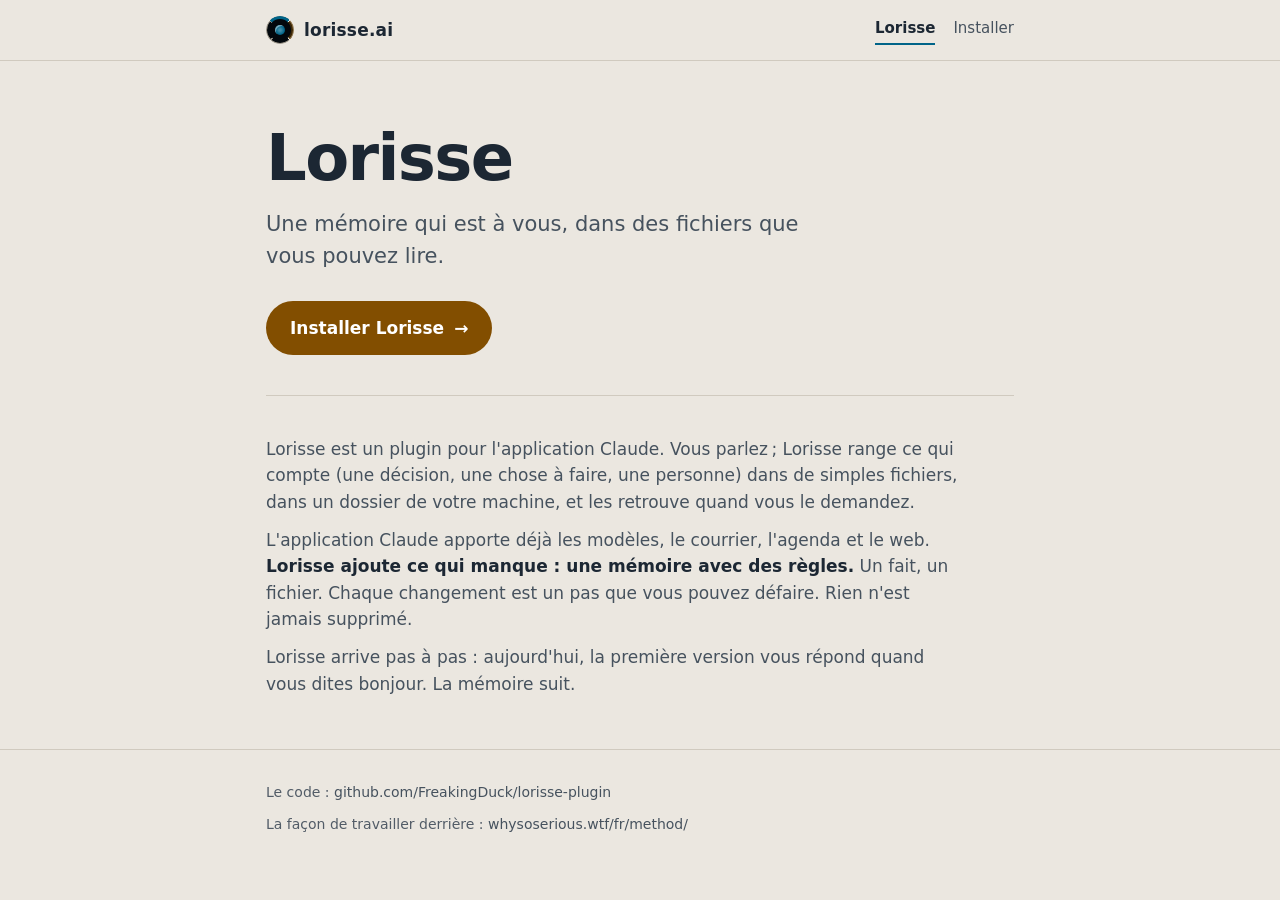
==== index.html @ c39aeb62 "lorisse.ai in French only, at the root, as simple as it gets: four steps to install, no notes by mac" ====
<!doctype html>
<html lang="fr">
<head>
<meta charset="utf-8">
<meta name="viewport" content="width=device-width, initial-scale=1">
<title>Lorisse</title>
<meta name="description" content="Lorisse est un plugin pour l'application Claude : une mémoire qui est à vous, dans des fichiers que vous pouvez lire.">
<meta name="theme-color" content="#07111a" media="(prefers-color-scheme: dark)">
<meta name="theme-color" content="#ebe7e0" media="(prefers-color-scheme: light)">
<link rel="stylesheet" href="style.css">
</head>
<body>
<header>
  <div class="wrap nav">
    <a class="brand" href="./"><span class="cb-eye" aria-hidden="true"><span class="cb-eye-off"></span><span class="cb-eye-off-in"></span><span class="cb-eye-q cb-eye-q--1"></span><span class="cb-eye-q cb-eye-q--2"></span><span class="cb-eye-core"><span class="cb-eye-pupil"><span class="cb-eye-inner"></span></span></span></span> lorisse.ai</a>
    <nav aria-label="Les pages">
      <a href="./" aria-current="page">Lorisse</a>
      <a href="install/">Installer</a>
    </nav>
  </div>
</header>

<main class="wrap">
  <div class="hero">
    <h1>Lorisse</h1>
    <p class="lede">Une mémoire qui est à vous, dans des fichiers que vous pouvez lire.</p>
    <a class="cta" href="install/">Installer Lorisse <span aria-hidden="true">→</span></a>
  </div>

  <section>
    <p class="body">Lorisse est un plugin pour l'application Claude. Vous parlez&#8239;; Lorisse range ce qui compte (une décision, une chose à faire, une personne) dans de simples fichiers, dans un dossier de votre machine, et les retrouve quand vous le demandez.</p>
    <p class="body">L'application Claude apporte déjà les modèles, le courrier, l'agenda et le web. <b>Lorisse ajoute ce qui manque&nbsp;: une mémoire avec des règles.</b> Un fait, un fichier. Chaque changement est un pas que vous pouvez défaire. Rien n'est jamais supprimé.</p>
    <p class="body">Lorisse arrive pas à pas&nbsp;: aujourd'hui, la première version vous répond quand vous dites bonjour. La mémoire suit.</p>
  </section>
</main>

<footer>
  <div class="wrap row">
    <span>Le code&nbsp;: <a href="https://github.com/FreakingDuck/lorisse-plugin">github.com/FreakingDuck/lorisse-plugin</a></span>
    <span>La façon de travailler derrière&nbsp;: <a href="https://whysoserious.wtf/fr/method/">whysoserious.wtf/fr/method/</a></span>
  </div>
</footer>
</body>
</html>
---- style.css ----
/* lorisse.ai: one stylesheet for every page.
   The tokens of Lorisse's look: dark on :root, light by the system below; no colour outside these two blocks.
   Nothing is loaded from another host: the fonts are the system's own. */
:root {
  color-scheme: dark;
  --cb-bg: #07111a; --cb-surface: #0d1a26; --cb-surface-2: #13222f;
  --cb-line: #1a2b3b; --cb-line-2: #2f4558;
  --cb-ink: #e6f1fa; --cb-ink-2: #9fb4c6; --cb-ink-3: #6a8296; --cb-on-accent: #07111a;
  --cb-blue: #4cc9f0; --cb-orange: #ffb703; --cb-orange-hi: #ffcb47; --cb-pink: #ff5c8a; --cb-green: #3ddc97;
  --cb-blue-soft: rgba(76, 201, 240, .14); --cb-orange-soft: rgba(255, 183, 3, .14);
  --cb-eye-core: #03080d; --cb-eye-light: rgba(255, 255, 255, .75); --cb-eye-rim: rgba(255, 255, 255, .45); --cb-eye-off: var(--cb-line-2);
  --cb-font-app: system-ui, -apple-system, "Segoe UI", Roboto, sans-serif;
  --cb-font-mono: ui-monospace, Consolas, "Courier New", monospace;
  --cb-radius-sm: 8px; --cb-radius-md: 12px; --cb-radius-card: 14px; --cb-radius-pill: 999px;
  --cb-shadow-card: 0 0 0 1px var(--cb-line);
  --cb-focus-ring: 2px solid var(--cb-blue);
  --cb-shadow-seg: 0 0 0 1px var(--cb-line), 0 2px 6px -2px rgba(0, 0, 0, .5);
}
@media (prefers-color-scheme: light) {
  :root {
    color-scheme: light;
    --cb-bg: #ebe7e0; --cb-surface: #e3dfd7; --cb-surface-2: #d9d4cb;
    --cb-line: #d0cabf; --cb-line-2: #9a9488;
    --cb-ink: #1c2733; --cb-ink-2: #46525e; --cb-ink-3: #525c67; --cb-on-accent: #ffffff;
    --cb-blue: #006488; --cb-orange: #824e00; --cb-orange-hi: #9a5c00; --cb-pink: #b5124f; --cb-green: #00704a;
    --cb-blue-soft: rgba(0, 100, 136, .10); --cb-orange-soft: rgba(130, 78, 0, .10);
    --cb-shadow-seg: 0 0 0 1px var(--cb-line), 0 2px 6px -2px rgba(28, 39, 51, .18);
  }
}

* { box-sizing: border-box; }
body { margin: 0; background: var(--cb-bg); color: var(--cb-ink); font-family: var(--cb-font-app);
  font-size: 17px; line-height: 1.55; -webkit-font-smoothing: antialiased; overflow-wrap: anywhere; }
a { color: var(--cb-blue); text-decoration: none; }
a:hover { text-decoration: underline; text-underline-offset: 2px; }
a:focus-visible { outline: var(--cb-focus-ring); outline-offset: 2px; }
.wrap { max-width: 780px; margin: 0 auto; padding: 0 16px; }
code { font-family: var(--cb-font-mono); font-size: .9em; background: var(--cb-surface-2); padding: 1px 6px; border-radius: 6px; color: var(--cb-ink); }

/* the header: the brand and its small eye */
header { border-bottom: 1px solid var(--cb-line); }
.nav { display: flex; align-items: center; justify-content: space-between; min-height: 60px; gap: 10px 16px; flex-wrap: wrap; }
.brand { display: flex; align-items: center; gap: 10px; font-weight: 700; letter-spacing: .2px; color: var(--cb-ink); }
.brand:hover { text-decoration: none; }
.nav nav { display: flex; gap: 8px 18px; font-size: 15px; flex-wrap: wrap; }
.nav nav a { color: var(--cb-ink-2); padding: 2px 0; border-bottom: 2px solid transparent; }
.nav nav a:hover { color: var(--cb-ink); text-decoration: none; }
.nav nav a[aria-current="page"] { color: var(--cb-ink); font-weight: 600; border-bottom-color: var(--cb-blue); }

/* the eye, small: a presence */
.cb-eye { position: relative; display: inline-block; flex: none; width: 28px; height: 28px; border-radius: 50%; vertical-align: middle; }
.cb-eye-off, .cb-eye-off-in, .cb-eye-q { position: absolute; inset: 0; border-radius: 50%; }
.cb-eye-off { background: var(--cb-eye-off); -webkit-mask: conic-gradient(from -45deg, #000 0 87deg, transparent 0 90deg, #000 0 177deg, transparent 0 180deg, #000 0 267deg, transparent 0 270deg, #000 0 357deg, transparent 0); mask: conic-gradient(from -45deg, #000 0 87deg, transparent 0 90deg, #000 0 177deg, transparent 0 180deg, #000 0 267deg, transparent 0 270deg, #000 0 357deg, transparent 0); }
.cb-eye-off-in { inset: 1px; background: var(--cb-eye-core); -webkit-mask: conic-gradient(from -45deg, transparent 0 1.5deg, #000 0 85.5deg, transparent 0 91.5deg, #000 0 175.5deg, transparent 0 181.5deg, #000 0 265.5deg, transparent 0 271.5deg, #000 0 355.5deg, transparent 0); mask: conic-gradient(from -45deg, transparent 0 1.5deg, #000 0 85.5deg, transparent 0 91.5deg, #000 0 175.5deg, transparent 0 181.5deg, #000 0 265.5deg, transparent 0 271.5deg, #000 0 355.5deg, transparent 0); }
.cb-eye-q--1 { background: var(--cb-blue); -webkit-mask: conic-gradient(from -45deg, #000 0 87deg, transparent 0); mask: conic-gradient(from -45deg, #000 0 87deg, transparent 0); animation: cb-eye-lead 2.4s ease-in-out infinite; }
.cb-eye-q--2 { background: var(--cb-orange); opacity: .45; -webkit-mask: conic-gradient(from -45deg, transparent 0 90deg, #000 0 177deg, transparent 0); mask: conic-gradient(from -45deg, transparent 0 90deg, #000 0 177deg, transparent 0); }
.cb-eye-core { position: absolute; inset: 9%; display: flex; align-items: center; justify-content: center; overflow: hidden; border-radius: 50%; background: var(--cb-eye-core); }
.cb-eye-pupil { position: relative; overflow: hidden; border-radius: 50%; width: 46%; height: 46%; background: var(--cb-blue); box-shadow: inset 1.5px 1.5px 0 -.5px var(--cb-eye-rim); animation: cb-eye-blink 5s infinite; }
.cb-eye-inner { position: absolute; inset: 0; border-radius: 50%; background: radial-gradient(circle, var(--cb-eye-light) 0 14%, transparent 64%); opacity: .35; }
@keyframes cb-eye-blink { 0%, 93%, 100% { transform: scaleY(1); } 96% { transform: scaleY(.08); } }
@keyframes cb-eye-lead { 0%, 100% { filter: brightness(1); } 50% { filter: brightness(1.4); } }
@media (prefers-reduced-motion: reduce) { .cb-eye-pupil, .cb-eye-q--1 { animation: none; } }

/* the hero */
.hero { padding: 64px 0 40px; }
@media (max-width: 640px) { .hero { padding-top: 36px; } }
h1 { font-size: clamp(40px, 7vw, 64px); line-height: 1.04; margin: 0 0 16px; letter-spacing: -.025em; font-weight: 800; }
.lede { font-size: 21px; color: var(--cb-ink-2); max-width: 40ch; margin: 0 0 28px; }
.cta { display: inline-flex; align-items: center; gap: 10px; padding: 14px 24px; border-radius: var(--cb-radius-pill); background: var(--cb-orange); color: var(--cb-on-accent); font-weight: 800; font-size: 17px; }
.cta:hover { background: var(--cb-orange-hi); text-decoration: none; }
.cta:focus-visible { outline: var(--cb-focus-ring); outline-offset: 4px; }

/* the sections */
section { padding: 40px 0; border-top: 1px solid var(--cb-line); }
h2 { font-size: clamp(24px, 3.6vw, 30px); letter-spacing: -.01em; margin: 0 0 12px; font-weight: 800; }
h3 { font-size: 19px; margin: 0 0 10px; }
p.body { color: var(--cb-ink-2); margin: 0 0 12px; max-width: 64ch; }
p.body b { color: var(--cb-ink); }
.note { color: var(--cb-ink-2); font-size: 15.5px; margin: 0 0 18px; padding: 10px 14px; border-left: 3px solid var(--cb-blue); background: var(--cb-blue-soft); border-radius: 0 var(--cb-radius-sm) var(--cb-radius-sm) 0; }

/* the steps: a numbered list in cards */
.steps { list-style: none; margin: 0; padding: 0; display: grid; gap: 10px; counter-reset: s; }
.steps li { display: grid; grid-template-columns: 30px minmax(0, 1fr); gap: 12px; align-items: start; padding: 12px 16px; border-radius: var(--cb-radius-md); background: var(--cb-surface); box-shadow: var(--cb-shadow-card); color: var(--cb-ink-2); counter-increment: s; }
.steps li::before { content: counter(s); display: grid; place-items: center; width: 26px; height: 26px; border-radius: 50%; background: var(--cb-blue-soft); color: var(--cb-blue); font-weight: 700; font-size: 13px; }
.steps b { color: var(--cb-ink); }
.steps + h2 { margin-top: 32px; }
.where { color: var(--cb-ink-3); font-size: 15px; margin: -4px 0 12px; }
.steps + .where { margin: 14px 0 0; }
.where + h3 { margin-top: 28px; }

.checks { margin: 0; padding-left: 20px; color: var(--cb-ink-2); max-width: 64ch; }
.checks li { margin-bottom: 6px; }

/* the Windows / Mac switch, in CSS only: without the stylesheet both notes read one under the other */
.os { margin: 0 0 18px; }
.os input { position: absolute; opacity: 0; width: 1px; height: 1px; }
.os .seg { display: inline-flex; padding: 3px; border-radius: var(--cb-radius-pill); background: var(--cb-surface-2); box-shadow: var(--cb-shadow-seg); margin-bottom: 14px; }
.os .seg label { min-height: 32px; display: inline-flex; align-items: center; padding: 4px 18px; border-radius: var(--cb-radius-pill); color: var(--cb-ink-2); font-weight: 600; font-size: 14px; cursor: pointer; }
.os #os-win:checked ~ .seg label[for="os-win"],
.os #os-mac:checked ~ .seg label[for="os-mac"] { background: var(--cb-ink); color: var(--cb-bg); }
.os #os-win:focus-visible ~ .seg label[for="os-win"],
.os #os-mac:focus-visible ~ .seg label[for="os-mac"] { outline: var(--cb-focus-ring); outline-offset: 2px; }
.os .pane { display: none; }
.os #os-win:checked ~ .pane-win, .os #os-mac:checked ~ .pane-mac { display: block; }
.os .pane p { margin: 0; }
.os .pane b { color: var(--cb-ink); }

.back { display: inline-block; margin-top: 8px; font-weight: 600; }
.made { font-family: ui-monospace, "Cascadia Mono", Consolas, monospace; font-size: 13px; color: var(--cb-ink-3); margin: 8px 0 40px; max-width: 64ch; }

footer { padding: 32px 0 48px; border-top: 1px solid var(--cb-line); color: var(--cb-ink-3); font-size: 14px; }
footer .row { display: flex; flex-wrap: wrap; justify-content: space-between; gap: 10px 20px; }
footer a { color: var(--cb-ink-2); }
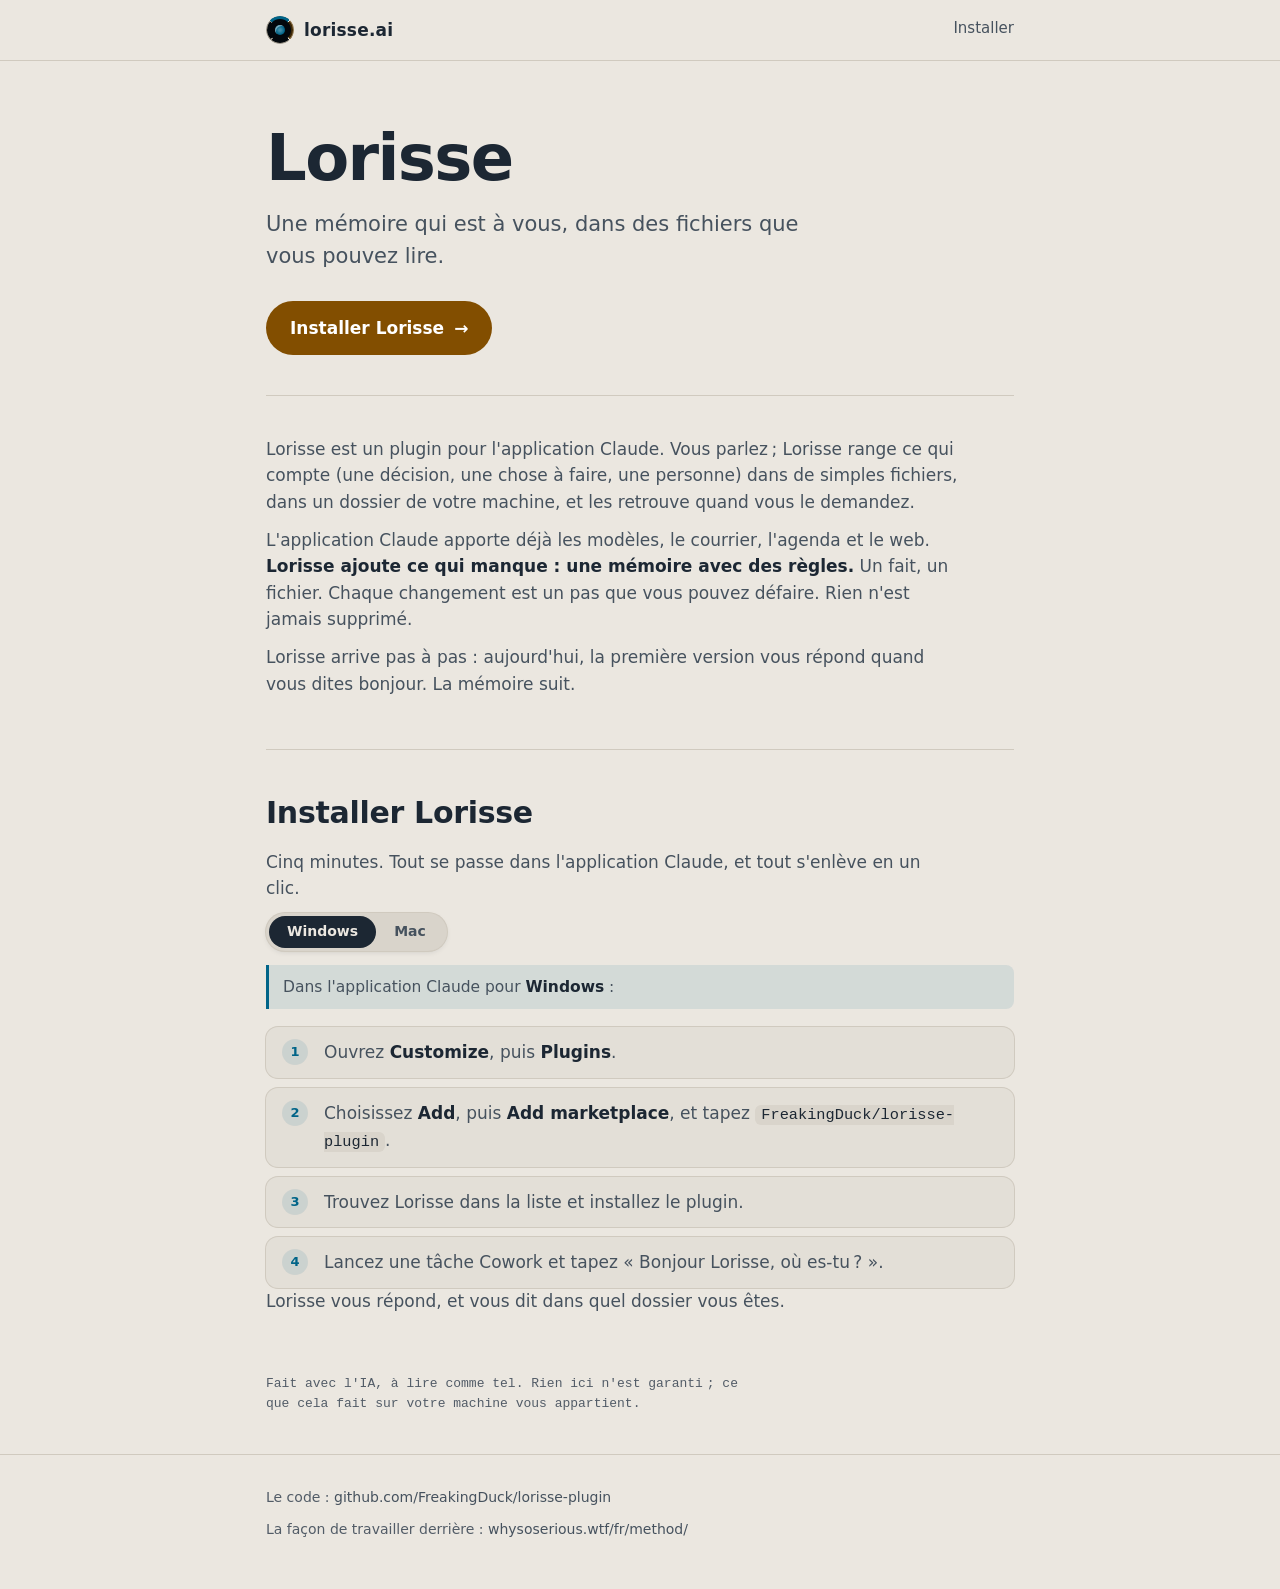
==== commit 1353d873: "the whole site on one page: what Lorisse is, then the install with its Windows / Mac switch; the old" ====
--- a/index.html
+++ b/index.html
@@ -13,9 +13,8 @@
 <header>
   <div class="wrap nav">
     <a class="brand" href="./"><span class="cb-eye" aria-hidden="true"><span class="cb-eye-off"></span><span class="cb-eye-off-in"></span><span class="cb-eye-q cb-eye-q--1"></span><span class="cb-eye-q cb-eye-q--2"></span><span class="cb-eye-core"><span class="cb-eye-pupil"><span class="cb-eye-inner"></span></span></span></span> lorisse.ai</a>
-    <nav aria-label="Les pages">
-      <a href="./" aria-current="page">Lorisse</a>
-      <a href="install/">Installer</a>
+    <nav aria-label="Sur cette page">
+      <a href="#installer">Installer</a>
     </nav>
   </div>
 </header>
@@ -24,7 +23,7 @@
   <div class="hero">
     <h1>Lorisse</h1>
     <p class="lede">Une mémoire qui est à vous, dans des fichiers que vous pouvez lire.</p>
-    <a class="cta" href="install/">Installer Lorisse <span aria-hidden="true">→</span></a>
+    <a class="cta" href="#installer">Installer Lorisse <span aria-hidden="true">→</span></a>
   </div>
 
   <section>
@@ -32,6 +31,27 @@
     <p class="body">L'application Claude apporte déjà les modèles, le courrier, l'agenda et le web. <b>Lorisse ajoute ce qui manque&nbsp;: une mémoire avec des règles.</b> Un fait, un fichier. Chaque changement est un pas que vous pouvez défaire. Rien n'est jamais supprimé.</p>
     <p class="body">Lorisse arrive pas à pas&nbsp;: aujourd'hui, la première version vous répond quand vous dites bonjour. La mémoire suit.</p>
   </section>
+
+  <section id="installer">
+    <h2>Installer Lorisse</h2>
+    <p class="body">Cinq minutes. Tout se passe dans l'application Claude, et tout s'enlève en un clic.</p>
+    <div class="os">
+      <input type="radio" name="os" id="os-win" checked>
+      <input type="radio" name="os" id="os-mac">
+      <div class="seg" role="group" aria-label="Votre machine"><label for="os-win">Windows</label><label for="os-mac">Mac</label></div>
+      <div class="pane pane-win note"><p>Dans l'application Claude pour <b>Windows</b>&nbsp;:</p></div>
+      <div class="pane pane-mac note"><p>Dans l'application Claude pour <b>Mac</b>&nbsp;:</p></div>
+    </div>
+    <ol class="steps">
+      <li><span>Ouvrez <b>Customize</b>, puis <b>Plugins</b>.</span></li>
+      <li><span>Choisissez <b>Add</b>, puis <b>Add marketplace</b>, et tapez <code>FreakingDuck/lorisse-plugin</code>.</span></li>
+      <li><span>Trouvez Lorisse dans la liste et installez le plugin.</span></li>
+      <li><span>Lancez une tâche Cowork et tapez «&nbsp;Bonjour Lorisse, où es-tu&#8239;?&nbsp;».</span></li>
+    </ol>
+    <p class="body">Lorisse vous répond, et vous dit dans quel dossier vous êtes.</p>
+  </section>
+
+  <p class="made">Fait avec l'IA, à lire comme tel. Rien ici n'est garanti&#8239;; ce que cela fait sur votre machine vous appartient.</p>
 </main>
 
 <footer>
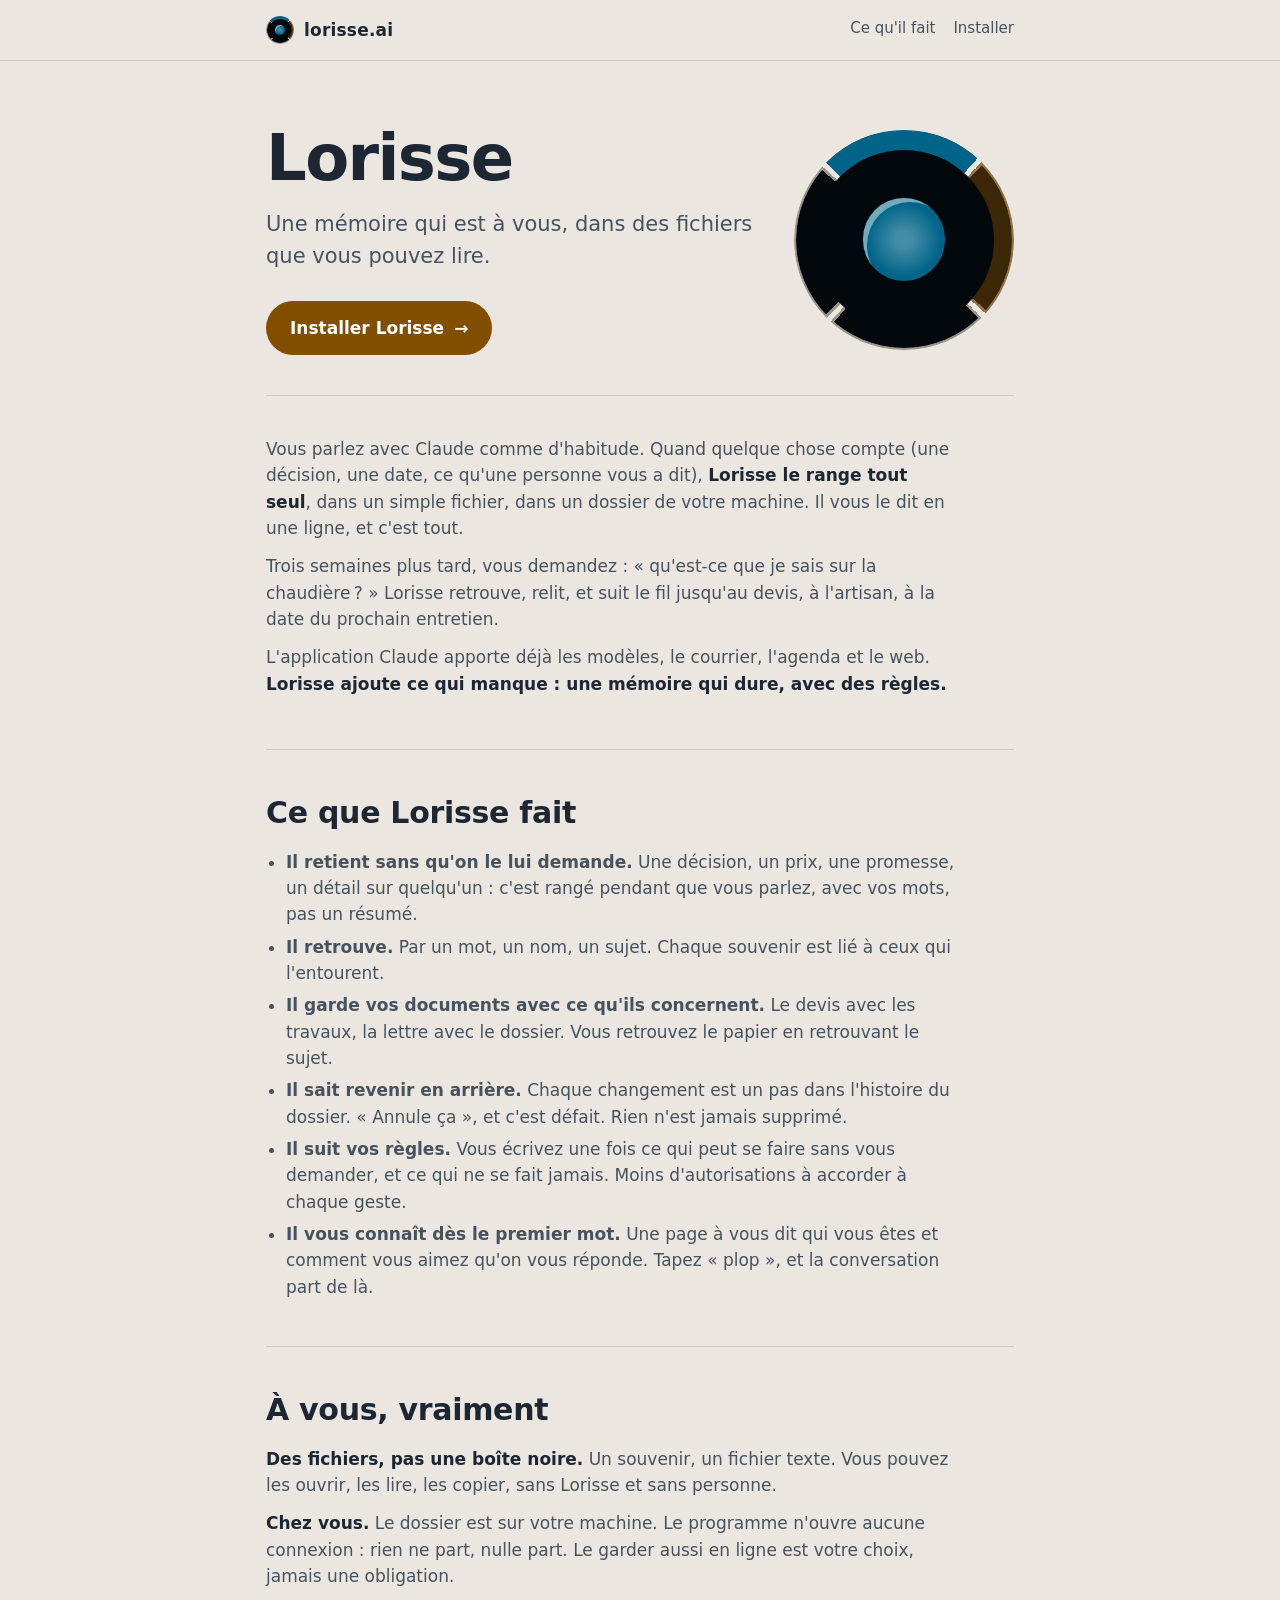
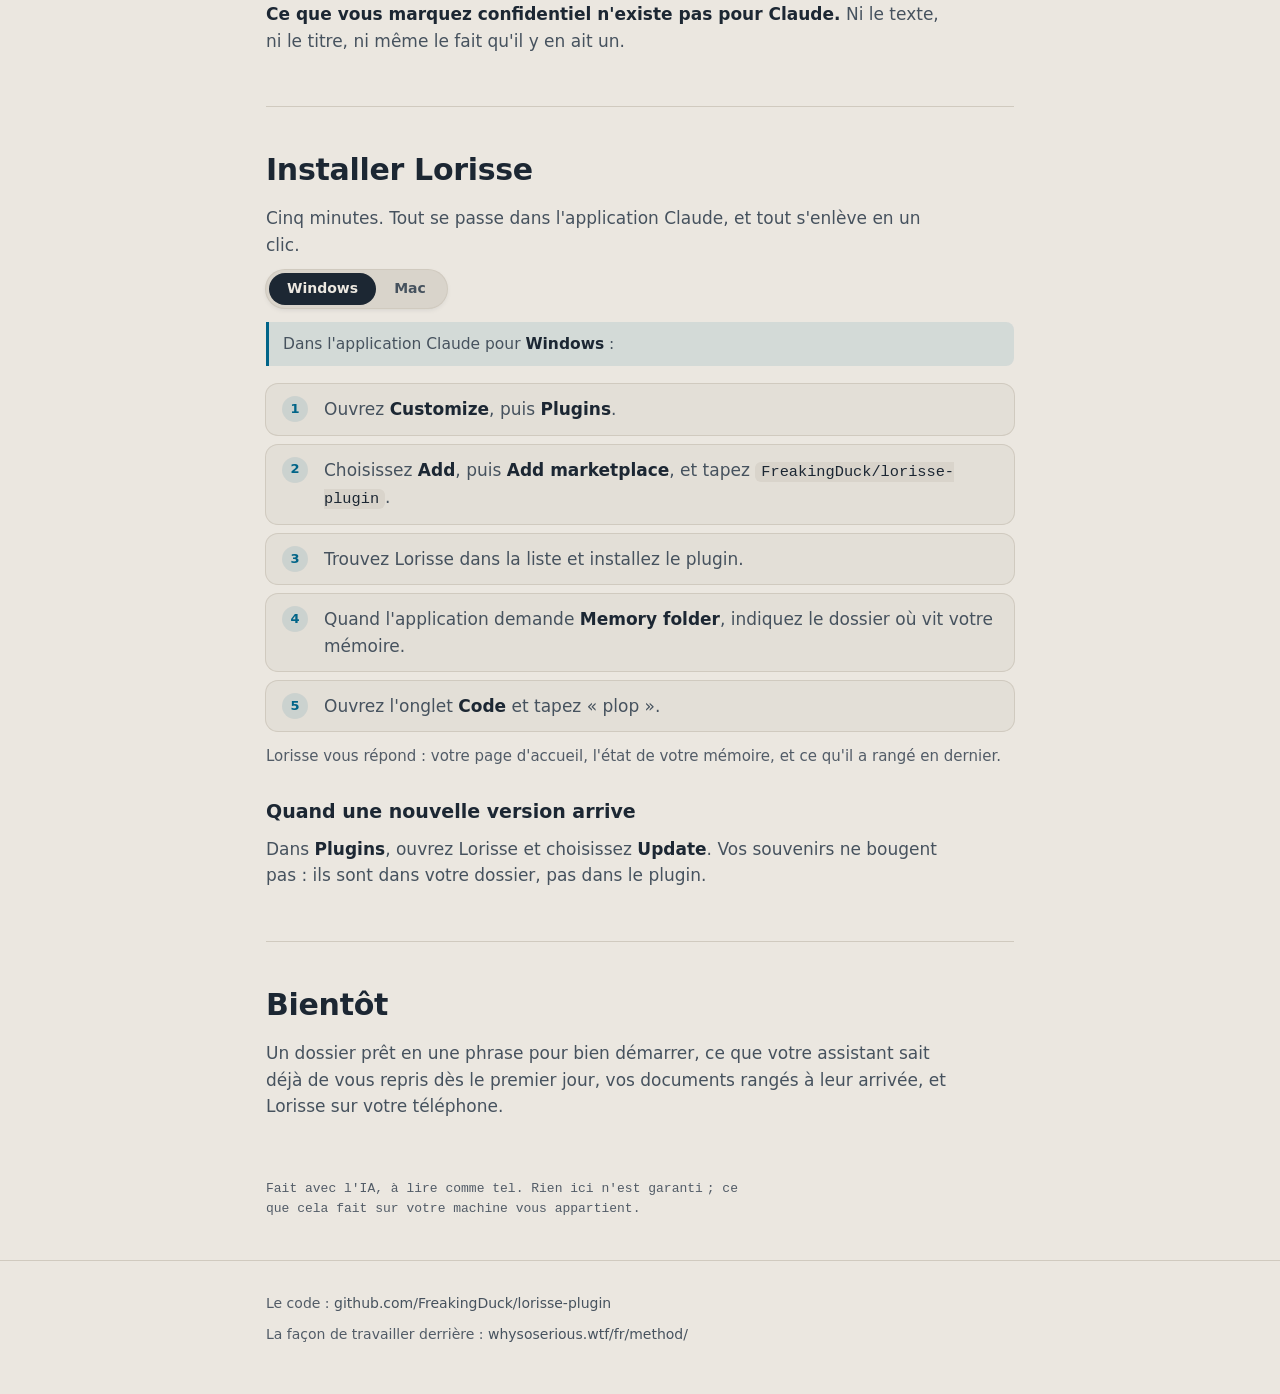
==== commit 72628e6e: "the new page goes live, on his word Co-Authored-By: Claude Fable 5.2 <noreply@anthropic.com>" ====
--- a/index.html
+++ b/index.html
@@ -8,28 +8,60 @@
 <meta name="theme-color" content="#07111a" media="(prefers-color-scheme: dark)">
 <meta name="theme-color" content="#ebe7e0" media="(prefers-color-scheme: light)">
 <link rel="stylesheet" href="style.css">
+<style>
+  /* the hero with the eye on the right */
+  .hero-row { display: grid; grid-template-columns: minmax(0, 1fr) auto; gap: 32px; align-items: center; }
+  .cb-eye.big { width: 220px; height: 220px; }
+  .big .cb-eye-off-in { inset: 2px; }
+  .big .cb-eye-pupil { box-shadow: inset 6px 6px 0 -2px var(--cb-eye-rim); }
+  @media (max-width: 820px) { .cb-eye.big { width: 150px; height: 150px; } }
+  @media (max-width: 640px) { .hero-row { gap: 16px; } .cb-eye.big { width: 92px; height: 92px; } .big .cb-eye-pupil { box-shadow: inset 3px 3px 0 -1px var(--cb-eye-rim); } }
+</style>
 </head>
 <body>
 <header>
   <div class="wrap nav">
     <a class="brand" href="./"><span class="cb-eye" aria-hidden="true"><span class="cb-eye-off"></span><span class="cb-eye-off-in"></span><span class="cb-eye-q cb-eye-q--1"></span><span class="cb-eye-q cb-eye-q--2"></span><span class="cb-eye-core"><span class="cb-eye-pupil"><span class="cb-eye-inner"></span></span></span></span> lorisse.ai</a>
     <nav aria-label="Sur cette page">
+      <a href="#ce-qu-il-fait">Ce qu'il fait</a>
       <a href="#installer">Installer</a>
     </nav>
   </div>
 </header>
 
 <main class="wrap">
-  <div class="hero">
-    <h1>Lorisse</h1>
-    <p class="lede">Une mémoire qui est à vous, dans des fichiers que vous pouvez lire.</p>
-    <a class="cta" href="#installer">Installer Lorisse <span aria-hidden="true">→</span></a>
+  <div class="hero hero-row">
+    <div>
+      <h1>Lorisse</h1>
+      <p class="lede">Une mémoire qui est à vous, dans des fichiers que vous pouvez lire.</p>
+      <a class="cta" href="#installer">Installer Lorisse <span aria-hidden="true">→</span></a>
+    </div>
+    <span class="cb-eye big" aria-hidden="true"><span class="cb-eye-off"></span><span class="cb-eye-off-in"></span><span class="cb-eye-q cb-eye-q--1"></span><span class="cb-eye-q cb-eye-q--2"></span><span class="cb-eye-core"><span class="cb-eye-pupil"><span class="cb-eye-inner"></span></span></span></span>
   </div>
 
   <section>
-    <p class="body">Lorisse est un plugin pour l'application Claude. Vous parlez&#8239;; Lorisse range ce qui compte (une décision, une chose à faire, une personne) dans de simples fichiers, dans un dossier de votre machine, et les retrouve quand vous le demandez.</p>
-    <p class="body">L'application Claude apporte déjà les modèles, le courrier, l'agenda et le web. <b>Lorisse ajoute ce qui manque&nbsp;: une mémoire avec des règles.</b> Un fait, un fichier. Chaque changement est un pas que vous pouvez défaire. Rien n'est jamais supprimé.</p>
-    <p class="body">Lorisse arrive pas à pas&nbsp;: aujourd'hui, la première version vous répond quand vous dites bonjour. La mémoire suit.</p>
+    <p class="body">Vous parlez avec Claude comme d'habitude. Quand quelque chose compte (une décision, une date, ce qu'une personne vous a dit), <b>Lorisse le range tout seul</b>, dans un simple fichier, dans un dossier de votre machine. Il vous le dit en une ligne, et c'est tout.</p>
+    <p class="body">Trois semaines plus tard, vous demandez&nbsp;: «&nbsp;qu'est-ce que je sais sur la chaudière&#8239;?&nbsp;» Lorisse retrouve, relit, et suit le fil jusqu'au devis, à l'artisan, à la date du prochain entretien.</p>
+    <p class="body">L'application Claude apporte déjà les modèles, le courrier, l'agenda et le web. <b>Lorisse ajoute ce qui manque&nbsp;: une mémoire qui dure, avec des règles.</b></p>
+  </section>
+
+  <section id="ce-qu-il-fait">
+    <h2>Ce que Lorisse fait</h2>
+    <ul class="checks">
+      <li><b>Il retient sans qu'on le lui demande.</b> Une décision, un prix, une promesse, un détail sur quelqu'un&nbsp;: c'est rangé pendant que vous parlez, avec vos mots, pas un résumé.</li>
+      <li><b>Il retrouve.</b> Par un mot, un nom, un sujet. Chaque souvenir est lié à ceux qui l'entourent.</li>
+      <li><b>Il garde vos documents avec ce qu'ils concernent.</b> Le devis avec les travaux, la lettre avec le dossier. Vous retrouvez le papier en retrouvant le sujet.</li>
+      <li><b>Il sait revenir en arrière.</b> Chaque changement est un pas dans l'histoire du dossier. «&nbsp;Annule ça&nbsp;», et c'est défait. Rien n'est jamais supprimé.</li>
+      <li><b>Il suit vos règles.</b> Vous écrivez une fois ce qui peut se faire sans vous demander, et ce qui ne se fait jamais. Moins d'autorisations à accorder à chaque geste.</li>
+      <li><b>Il vous connaît dès le premier mot.</b> Une page à vous dit qui vous êtes et comment vous aimez qu'on vous réponde. Tapez «&nbsp;plop&nbsp;», et la conversation part de là.</li>
+    </ul>
+  </section>
+
+  <section>
+    <h2>À vous, vraiment</h2>
+    <p class="body"><b>Des fichiers, pas une boîte noire.</b> Un souvenir, un fichier texte. Vous pouvez les ouvrir, les lire, les copier, sans Lorisse et sans personne.</p>
+    <p class="body"><b>Chez vous.</b> Le dossier est sur votre machine. Le programme n'ouvre aucune connexion&nbsp;: rien ne part, nulle part. Le garder aussi en ligne est votre choix, jamais une obligation.</p>
+    <p class="body"><b>Ce que vous marquez confidentiel n'existe pas pour Claude.</b> Ni le texte, ni le titre, ni même le fait qu'il y en ait un.</p>
   </section>
 
   <section id="installer">
@@ -46,9 +78,18 @@
       <li><span>Ouvrez <b>Customize</b>, puis <b>Plugins</b>.</span></li>
       <li><span>Choisissez <b>Add</b>, puis <b>Add marketplace</b>, et tapez <code>FreakingDuck/lorisse-plugin</code>.</span></li>
       <li><span>Trouvez Lorisse dans la liste et installez le plugin.</span></li>
-      <li><span>Lancez une tâche Cowork et tapez «&nbsp;Bonjour Lorisse, où es-tu&#8239;?&nbsp;».</span></li>
+      <li><span>Quand l'application demande <b>Memory folder</b>, indiquez le dossier où vit votre mémoire.</span></li>
+      <li><span>Ouvrez l'onglet <b>Code</b> et tapez «&nbsp;plop&nbsp;».</span></li>
     </ol>
-    <p class="body">Lorisse vous répond, et vous dit dans quel dossier vous êtes.</p>
+    <p class="where">Lorisse vous répond&nbsp;: votre page d'accueil, l'état de votre mémoire, et ce qu'il a rangé en dernier.</p>
+
+    <h3>Quand une nouvelle version arrive</h3>
+    <p class="body">Dans <b>Plugins</b>, ouvrez Lorisse et choisissez <b>Update</b>. Vos souvenirs ne bougent pas&nbsp;: ils sont dans votre dossier, pas dans le plugin.</p>
+  </section>
+
+  <section>
+    <h2>Bientôt</h2>
+    <p class="body">Un dossier prêt en une phrase pour bien démarrer, ce que votre assistant sait déjà de vous repris dès le premier jour, vos documents rangés à leur arrivée, et Lorisse sur votre téléphone.</p>
   </section>
 
   <p class="made">Fait avec l'IA, à lire comme tel. Rien ici n'est garanti&#8239;; ce que cela fait sur votre machine vous appartient.</p>
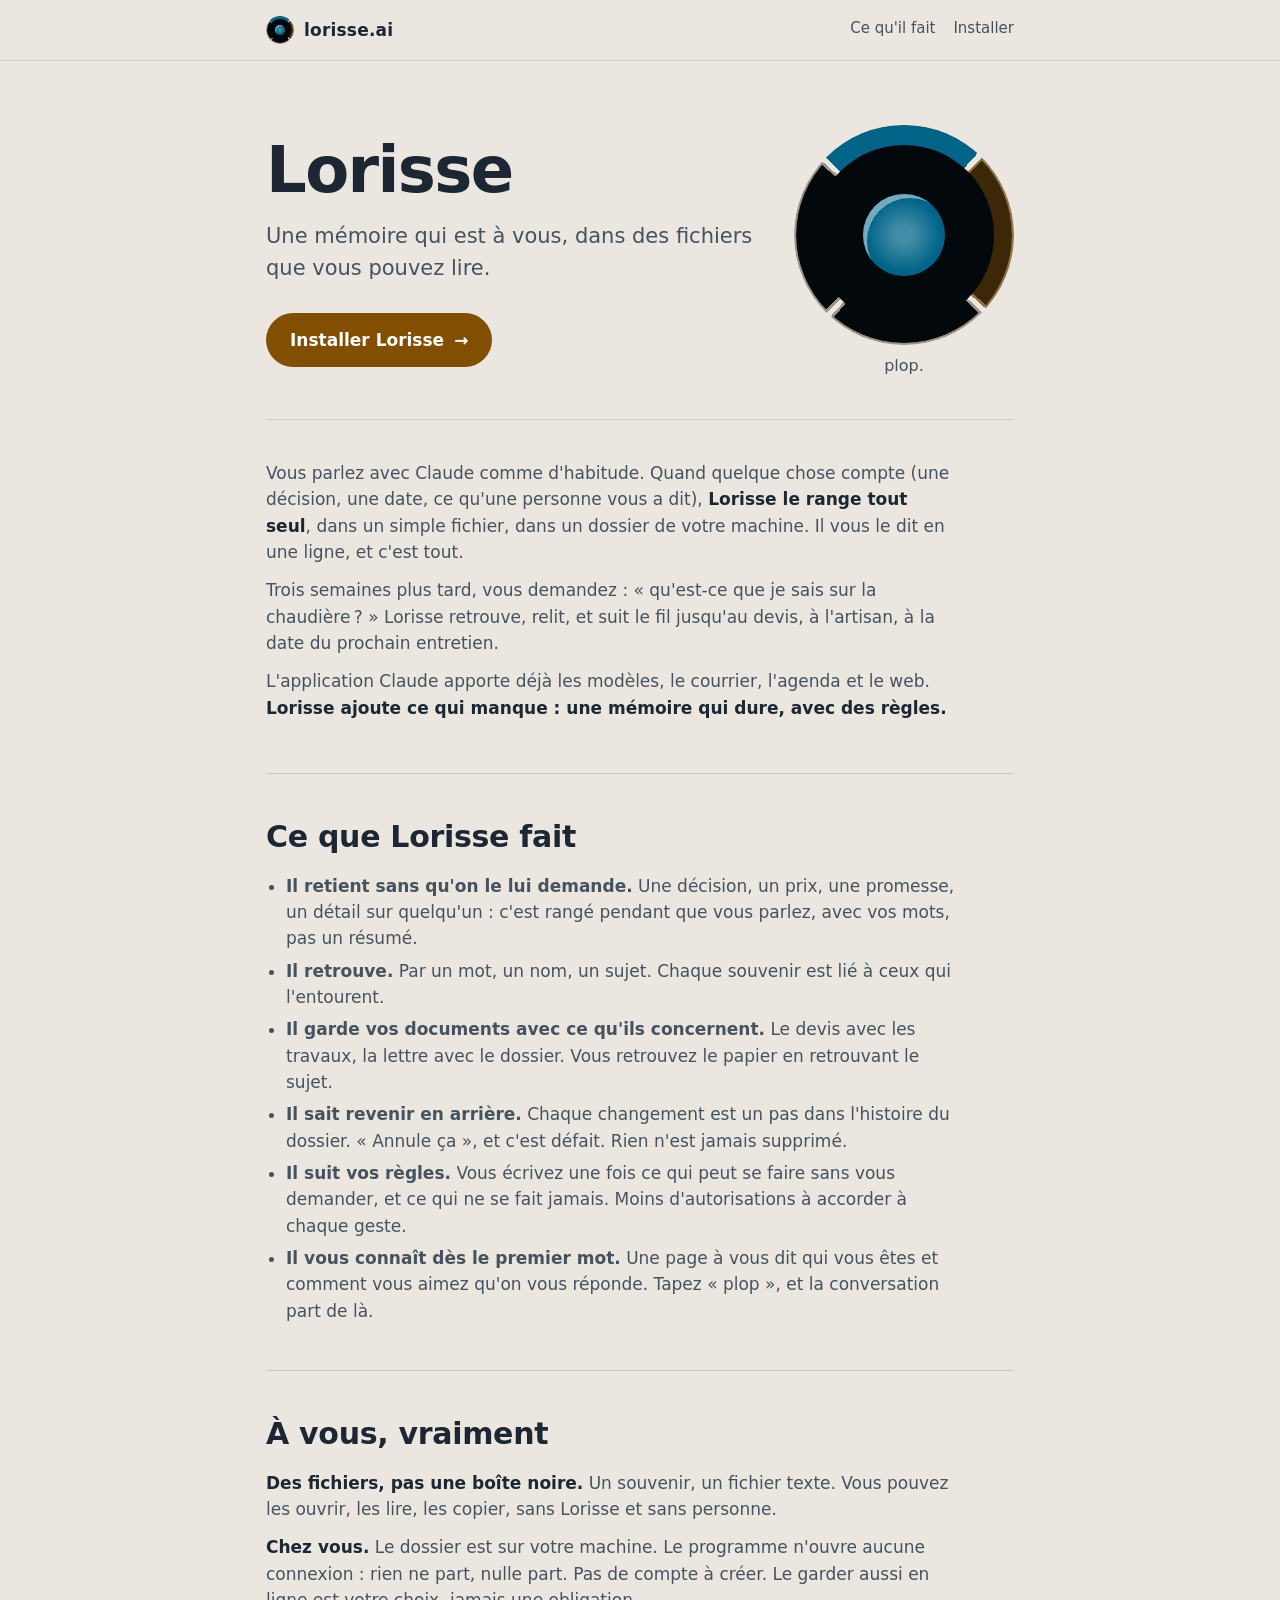
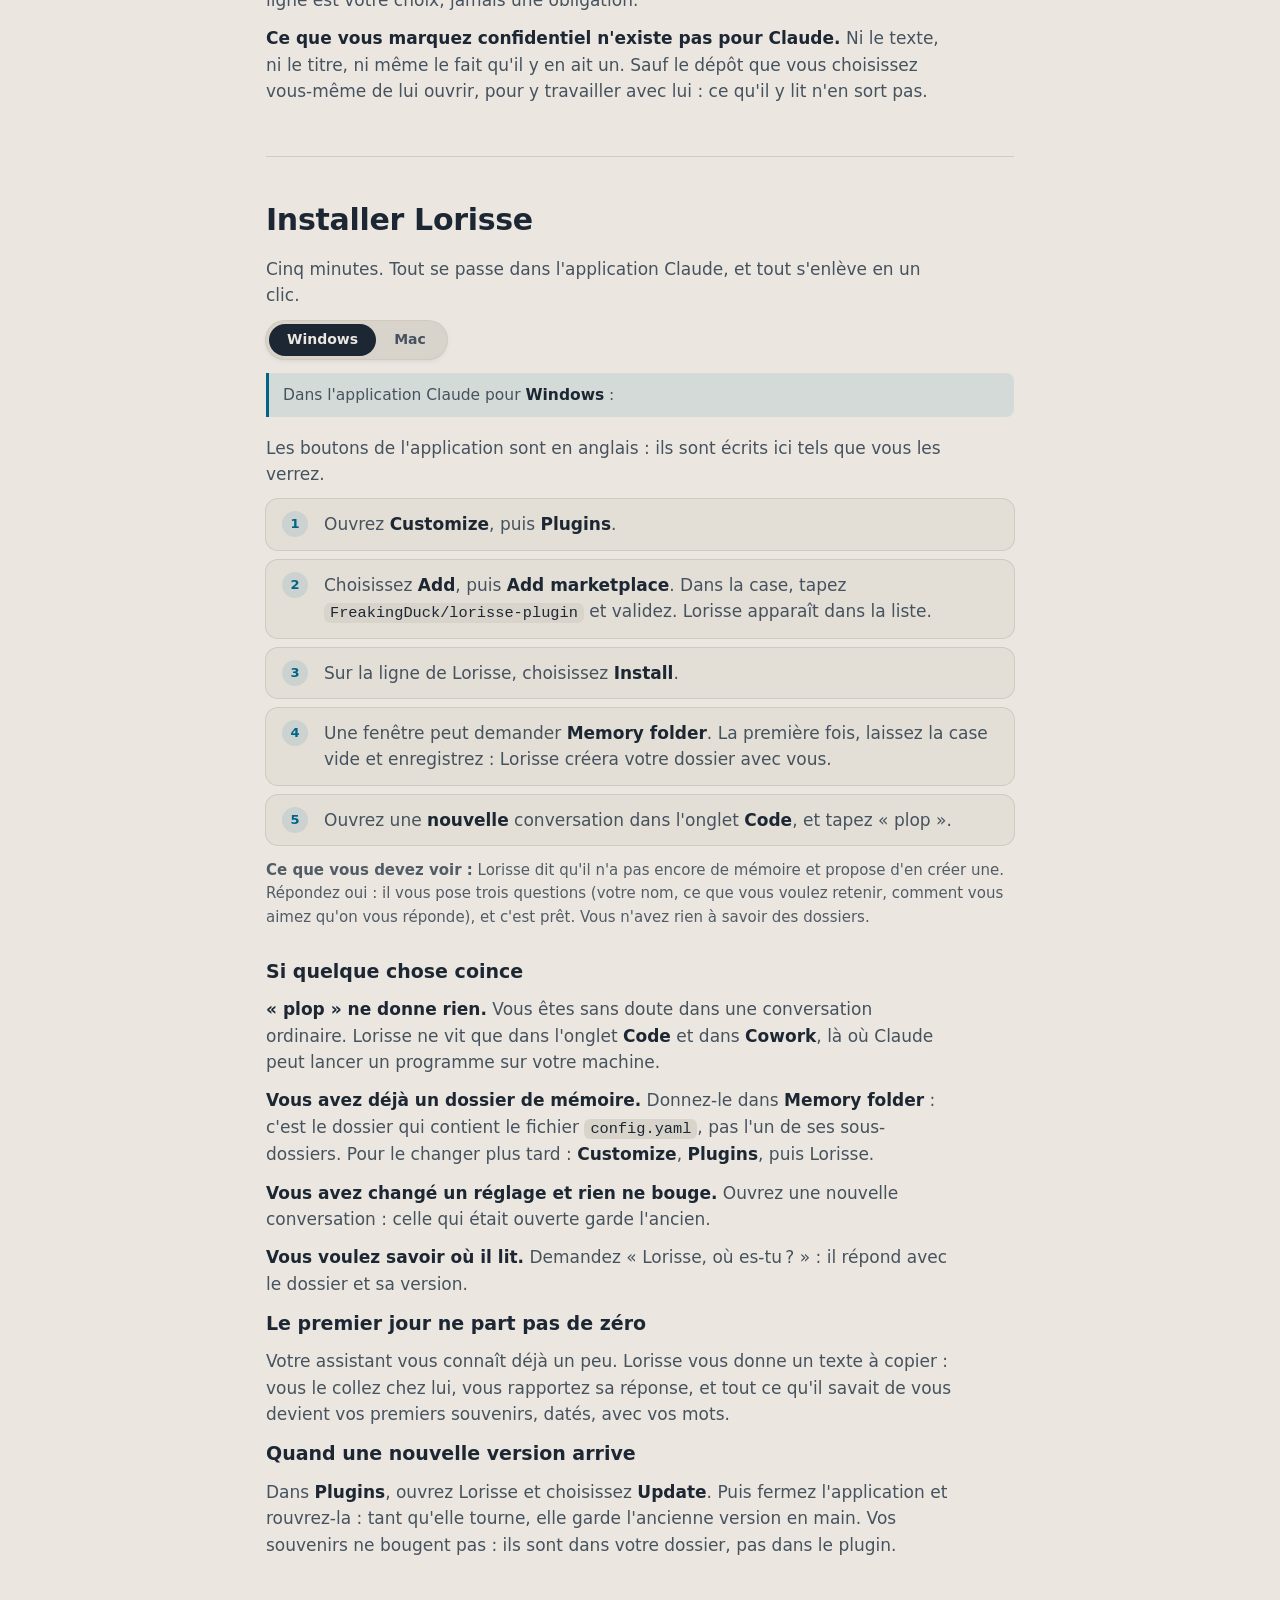
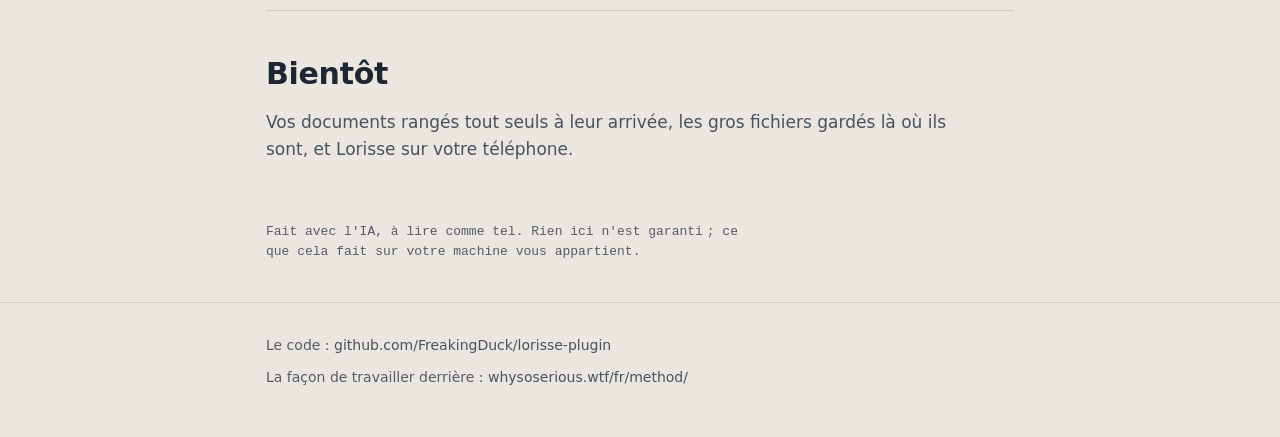
==== commit 9d7f64fd: "the dev page goes live, on his word: the living eye, the install steps that say what you should see," ====
--- a/index.html
+++ b/index.html
@@ -16,6 +16,21 @@
   .big .cb-eye-pupil { box-shadow: inset 6px 6px 0 -2px var(--cb-eye-rim); }
   @media (max-width: 820px) { .cb-eye.big { width: 150px; height: 150px; } }
   @media (max-width: 640px) { .hero-row { gap: 16px; } .cb-eye.big { width: 92px; height: 92px; } .big .cb-eye-pupil { box-shadow: inset 3px 3px 0 -1px var(--cb-eye-rim); } }
+  /* the eye is alive: it follows the pointer, says a word underneath, and answers a click */
+  .stage { display: grid; justify-items: center; gap: 10px; width: 220px; cursor: pointer; user-select: none; -webkit-tap-highlight-color: transparent; }
+  .stage .cb-eye:focus-visible { outline: 2px solid var(--cb-blue); outline-offset: 8px; }
+  .say { margin: 0; min-height: 1.5em; max-width: 220px; text-align: center; font-size: 16px; line-height: 1.35; color: var(--cb-ink-2); }
+  .say i { display: inline-block; width: 2px; height: 1em; margin-left: 2px; vertical-align: -2px; background: var(--cb-ink-3); }
+  /* a wink closes the pupil only: the dark disc around it stays round */
+  .big .cb-eye-pupil { transition: translate .12s ease-out, scale .14s ease-in-out; }
+  .big.is-wink .cb-eye-pupil { scale: 1 .08; }
+  .big .cb-eye-q { transition: opacity .25s ease, background-color .25s ease; }
+  .cb-eye-q--3 { -webkit-mask: conic-gradient(from -45deg, transparent 0 180deg, #000 0 267deg, transparent 0); mask: conic-gradient(from -45deg, transparent 0 180deg, #000 0 267deg, transparent 0); }
+  .cb-eye-q--4 { -webkit-mask: conic-gradient(from -45deg, transparent 0 270deg, #000 0 357deg, transparent 0); mask: conic-gradient(from -45deg, transparent 0 270deg, #000 0 357deg, transparent 0); }
+  @keyframes eye-work { 0%, 100% { opacity: 1; } 50% { opacity: .35; } }
+  @media (max-width: 820px) { .stage { width: 150px; } .say { max-width: 150px; font-size: 14px; } }
+  @media (max-width: 640px) { .stage { width: 96px; } .say { max-width: 96px; font-size: 12.5px; } }
+  @media (prefers-reduced-motion: reduce) { .big .cb-eye-pupil, .big .cb-eye-q { transition: none; } }
 </style>
 </head>
 <body>
@@ -36,7 +51,10 @@
       <p class="lede">Une mémoire qui est à vous, dans des fichiers que vous pouvez lire.</p>
       <a class="cta" href="#installer">Installer Lorisse <span aria-hidden="true">→</span></a>
     </div>
-    <span class="cb-eye big" aria-hidden="true"><span class="cb-eye-off"></span><span class="cb-eye-off-in"></span><span class="cb-eye-q cb-eye-q--1"></span><span class="cb-eye-q cb-eye-q--2"></span><span class="cb-eye-core"><span class="cb-eye-pupil"><span class="cb-eye-inner"></span></span></span></span>
+    <div class="stage" id="stage">
+      <span class="cb-eye big" id="eye" role="button" tabindex="0" aria-label="L'œil de Lorisse"><span class="cb-eye-off"></span><span class="cb-eye-off-in"></span><span class="cb-eye-q cb-eye-q--1"></span><span class="cb-eye-q cb-eye-q--2"></span><span class="cb-eye-q cb-eye-q--3"></span><span class="cb-eye-q cb-eye-q--4"></span><span class="cb-eye-core"><span class="cb-eye-pupil"><span class="cb-eye-inner"></span></span></span></span>
+      <p class="say" id="say" aria-live="polite"></p>
+    </div>
   </div>
 
   <section>
@@ -60,8 +78,8 @@
   <section>
     <h2>À vous, vraiment</h2>
     <p class="body"><b>Des fichiers, pas une boîte noire.</b> Un souvenir, un fichier texte. Vous pouvez les ouvrir, les lire, les copier, sans Lorisse et sans personne.</p>
-    <p class="body"><b>Chez vous.</b> Le dossier est sur votre machine. Le programme n'ouvre aucune connexion&nbsp;: rien ne part, nulle part. Le garder aussi en ligne est votre choix, jamais une obligation.</p>
-    <p class="body"><b>Ce que vous marquez confidentiel n'existe pas pour Claude.</b> Ni le texte, ni le titre, ni même le fait qu'il y en ait un.</p>
+    <p class="body"><b>Chez vous.</b> Le dossier est sur votre machine. Le programme n'ouvre aucune connexion&nbsp;: rien ne part, nulle part. Pas de compte à créer. Le garder aussi en ligne est votre choix, jamais une obligation.</p>
+    <p class="body"><b>Ce que vous marquez confidentiel n'existe pas pour Claude.</b> Ni le texte, ni le titre, ni même le fait qu'il y en ait un. Sauf le dépôt que vous choisissez vous-même de lui ouvrir, pour y travailler avec lui&nbsp;: ce qu'il y lit n'en sort pas.</p>
   </section>
 
   <section id="installer">
@@ -74,22 +92,32 @@
       <div class="pane pane-win note"><p>Dans l'application Claude pour <b>Windows</b>&nbsp;:</p></div>
       <div class="pane pane-mac note"><p>Dans l'application Claude pour <b>Mac</b>&nbsp;:</p></div>
     </div>
+    <p class="body">Les boutons de l'application sont en anglais&nbsp;: ils sont écrits ici tels que vous les verrez.</p>
     <ol class="steps">
       <li><span>Ouvrez <b>Customize</b>, puis <b>Plugins</b>.</span></li>
-      <li><span>Choisissez <b>Add</b>, puis <b>Add marketplace</b>, et tapez <code>FreakingDuck/lorisse-plugin</code>.</span></li>
-      <li><span>Trouvez Lorisse dans la liste et installez le plugin.</span></li>
-      <li><span>Quand l'application demande <b>Memory folder</b>, indiquez le dossier où vit votre mémoire.</span></li>
-      <li><span>Ouvrez l'onglet <b>Code</b> et tapez «&nbsp;plop&nbsp;».</span></li>
+      <li><span>Choisissez <b>Add</b>, puis <b>Add marketplace</b>. Dans la case, tapez <code>FreakingDuck/lorisse-plugin</code> et validez. Lorisse apparaît dans la liste.</span></li>
+      <li><span>Sur la ligne de Lorisse, choisissez <b>Install</b>.</span></li>
+      <li><span>Une fenêtre peut demander <b>Memory folder</b>. La première fois, laissez la case vide et enregistrez&nbsp;: Lorisse créera votre dossier avec vous.</span></li>
+      <li><span>Ouvrez une <b>nouvelle</b> conversation dans l'onglet <b>Code</b>, et tapez «&nbsp;plop&nbsp;».</span></li>
     </ol>
-    <p class="where">Lorisse vous répond&nbsp;: votre page d'accueil, l'état de votre mémoire, et ce qu'il a rangé en dernier.</p>
+    <p class="where"><b>Ce que vous devez voir&nbsp;:</b> Lorisse dit qu'il n'a pas encore de mémoire et propose d'en créer une. Répondez oui&nbsp;: il vous pose trois questions (votre nom, ce que vous voulez retenir, comment vous aimez qu'on vous réponde), et c'est prêt. Vous n'avez rien à savoir des dossiers.</p>
+
+    <h3>Si quelque chose coince</h3>
+    <p class="body"><b>«&nbsp;plop&nbsp;» ne donne rien.</b> Vous êtes sans doute dans une conversation ordinaire. Lorisse ne vit que dans l'onglet <b>Code</b> et dans <b>Cowork</b>, là où Claude peut lancer un programme sur votre machine.</p>
+    <p class="body"><b>Vous avez déjà un dossier de mémoire.</b> Donnez-le dans <b>Memory folder</b>&nbsp;: c'est le dossier qui contient le fichier <code>config.yaml</code>, pas l'un de ses sous-dossiers. Pour le changer plus tard&nbsp;: <b>Customize</b>, <b>Plugins</b>, puis Lorisse.</p>
+    <p class="body"><b>Vous avez changé un réglage et rien ne bouge.</b> Ouvrez une nouvelle conversation&nbsp;: celle qui était ouverte garde l'ancien.</p>
+    <p class="body"><b>Vous voulez savoir où il lit.</b> Demandez «&nbsp;Lorisse, où es-tu&#8239;?&nbsp;»&nbsp;: il répond avec le dossier et sa version.</p>
+
+    <h3>Le premier jour ne part pas de zéro</h3>
+    <p class="body">Votre assistant vous connaît déjà un peu. Lorisse vous donne un texte à copier&nbsp;: vous le collez chez lui, vous rapportez sa réponse, et tout ce qu'il savait de vous devient vos premiers souvenirs, datés, avec vos mots.</p>
 
     <h3>Quand une nouvelle version arrive</h3>
-    <p class="body">Dans <b>Plugins</b>, ouvrez Lorisse et choisissez <b>Update</b>. Vos souvenirs ne bougent pas&nbsp;: ils sont dans votre dossier, pas dans le plugin.</p>
+    <p class="body">Dans <b>Plugins</b>, ouvrez Lorisse et choisissez <b>Update</b>. Puis fermez l'application et rouvrez-la&nbsp;: tant qu'elle tourne, elle garde l'ancienne version en main. Vos souvenirs ne bougent pas&nbsp;: ils sont dans votre dossier, pas dans le plugin.</p>
   </section>
 
   <section>
     <h2>Bientôt</h2>
-    <p class="body">Un dossier prêt en une phrase pour bien démarrer, ce que votre assistant sait déjà de vous repris dès le premier jour, vos documents rangés à leur arrivée, et Lorisse sur votre téléphone.</p>
+    <p class="body">Vos documents rangés tout seuls à leur arrivée, les gros fichiers gardés là où ils sont, et Lorisse sur votre téléphone.</p>
   </section>
 
   <p class="made">Fait avec l'IA, à lire comme tel. Rien ici n'est garanti&#8239;; ce que cela fait sur votre machine vous appartient.</p>
@@ -101,5 +129,110 @@
     <span>La façon de travailler derrière&nbsp;: <a href="https://whysoserious.wtf/fr/method/">whysoserious.wtf/fr/method/</a></span>
   </div>
 </footer>
+<script>
+(function () {
+  "use strict";
+  var eye = document.getElementById("eye"), stage = document.getElementById("stage"), say = document.getElementById("say");
+  if (!eye || !stage || !say) return;
+  var pupil = eye.querySelector(".cb-eye-pupil");
+  var quarters = Array.prototype.slice.call(eye.querySelectorAll(".cb-eye-q"));
+  var reduce = !!(window.matchMedia && window.matchMedia("(prefers-reduced-motion: reduce)").matches);
+  var BLUE = "var(--cb-blue)", ORANGE = "var(--cb-orange)", PINK = "var(--cb-pink)", GREEN = "var(--cb-green)";
+
+  // What the eye does by itself: one small story, again and again.
+  var STORY = [
+    { at: 0, step: 0, say: "plop." },
+    { at: 3200, step: 1, say: "j'écoute…" },
+    { at: 4600, step: 2, say: "je cherche…" },
+    { at: 6000, step: 3, say: "je range…" },
+    { at: 7400, step: 4, say: "je relie…" },
+    { at: 8800, step: 5, say: "rangé." },
+    { at: 12500, step: 0, say: "" }
+  ];
+  // What it answers to a click, one after the other.
+  var CLICKS = [
+    { color: BLUE, say: "oui ?" },
+    { color: GREEN, say: "je m'en souviens." },
+    { color: ORANGE, say: "c'est à vous, pas à moi." },
+    { color: PINK, say: "chut. c'est confidentiel." },
+    { color: GREEN, say: "annulé. rien n'est perdu." },
+    { color: BLUE, say: "plop !" }
+  ];
+  var LOOP_MS = 17000, CLICK_MS = 6000, TYPE_MS = 28, WINK_MS = 320;
+  var timers = [], typing = null, back = null, winking = null, clicks = 0;
+
+  // One quarter: a colour and how bright; "" turns it off; "work" makes it pulse.
+  function quarter(i, color, opacity, work) {
+    var q = quarters[i];
+    if (!q) return;
+    q.style.animation = work ? "eye-work 1s ease-in-out infinite" : "none";
+    q.style.background = color || "transparent";
+    q.style.opacity = color ? String(opacity) : "0";
+  }
+  function rest() {
+    quarters.forEach(function (q) { q.style.animation = ""; q.style.background = ""; q.style.opacity = ""; });
+    quarter(2, "", 0); quarter(3, "", 0);
+  }
+  function step(n) {
+    if (n === 0) { rest(); return; }
+    for (var i = 0; i < 4; i++) {
+      if (n === 5 || i < n - 1) quarter(i, BLUE, 1);
+      else if (i === n - 1) quarter(i, ORANGE, 1, !reduce);
+      else quarter(i, "", 0);
+    }
+  }
+  function all(color) { for (var i = 0; i < 4; i++) quarter(i, color, 1); }
+
+  function speak(text) {
+    clearInterval(typing);
+    if (!text || reduce) { say.textContent = text || ""; return; }
+    var i = 0;
+    say.textContent = "";
+    typing = setInterval(function () {
+      i++;
+      say.textContent = text.slice(0, i);
+      if (i < text.length) say.appendChild(document.createElement("i"));
+      else clearInterval(typing);
+    }, TYPE_MS);
+  }
+  function wink() {
+    clearTimeout(winking);
+    eye.classList.add("is-wink");
+    winking = setTimeout(function () { eye.classList.remove("is-wink"); }, WINK_MS);
+  }
+  function story() {
+    timers.forEach(clearTimeout);
+    timers = STORY.map(function (p) {
+      return setTimeout(function () { step(p.step); speak(p.say); }, p.at);
+    });
+    timers.push(setTimeout(story, LOOP_MS));
+  }
+  function click() {
+    var c = CLICKS[clicks % CLICKS.length];
+    clicks++;
+    timers.forEach(clearTimeout);
+    clearTimeout(back);
+    wink();
+    all(c.color);
+    speak(c.say);
+    back = setTimeout(story, CLICK_MS);
+  }
+  function aim(e) {
+    var r = eye.getBoundingClientRect(), s = r.width || 1;
+    var dx = e.clientX - (r.left + s / 2), dy = e.clientY - (r.top + s / 2), d = Math.hypot(dx, dy) || 1;
+    var reach = s * 0.1 * Math.min(1, d / 480);
+    pupil.style.setProperty("translate", (dx / d * reach).toFixed(1) + "px " + (dy / d * reach).toFixed(1) + "px");
+  }
+
+  stage.addEventListener("click", click);
+  eye.addEventListener("keydown", function (e) {
+    if (e.key === "Enter" || e.key === " ") { e.preventDefault(); click(); }
+  });
+  eye.addEventListener("mouseenter", function () { if (!reduce) wink(); });
+  window.addEventListener("pointermove", aim);
+
+  if (reduce) { rest(); say.textContent = "plop."; } else { story(); }
+})();
+</script>
 </body>
 </html>
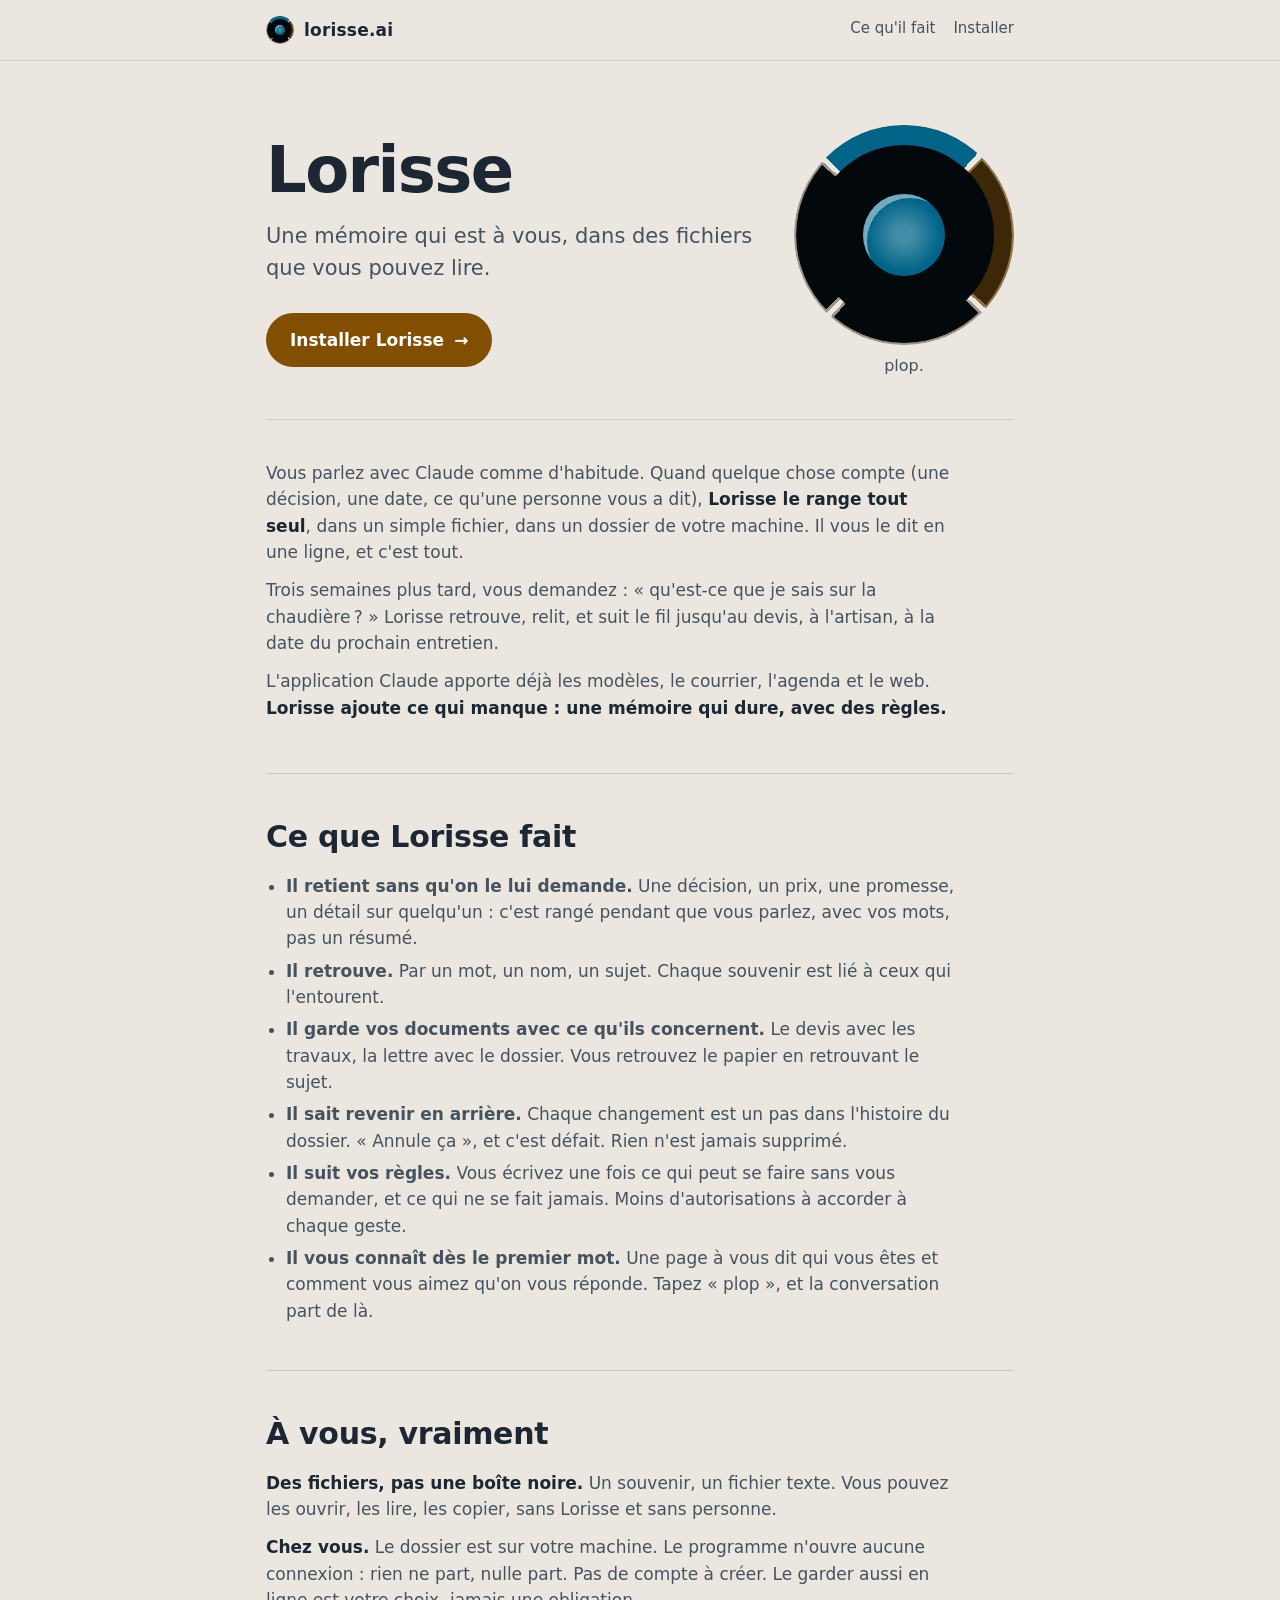
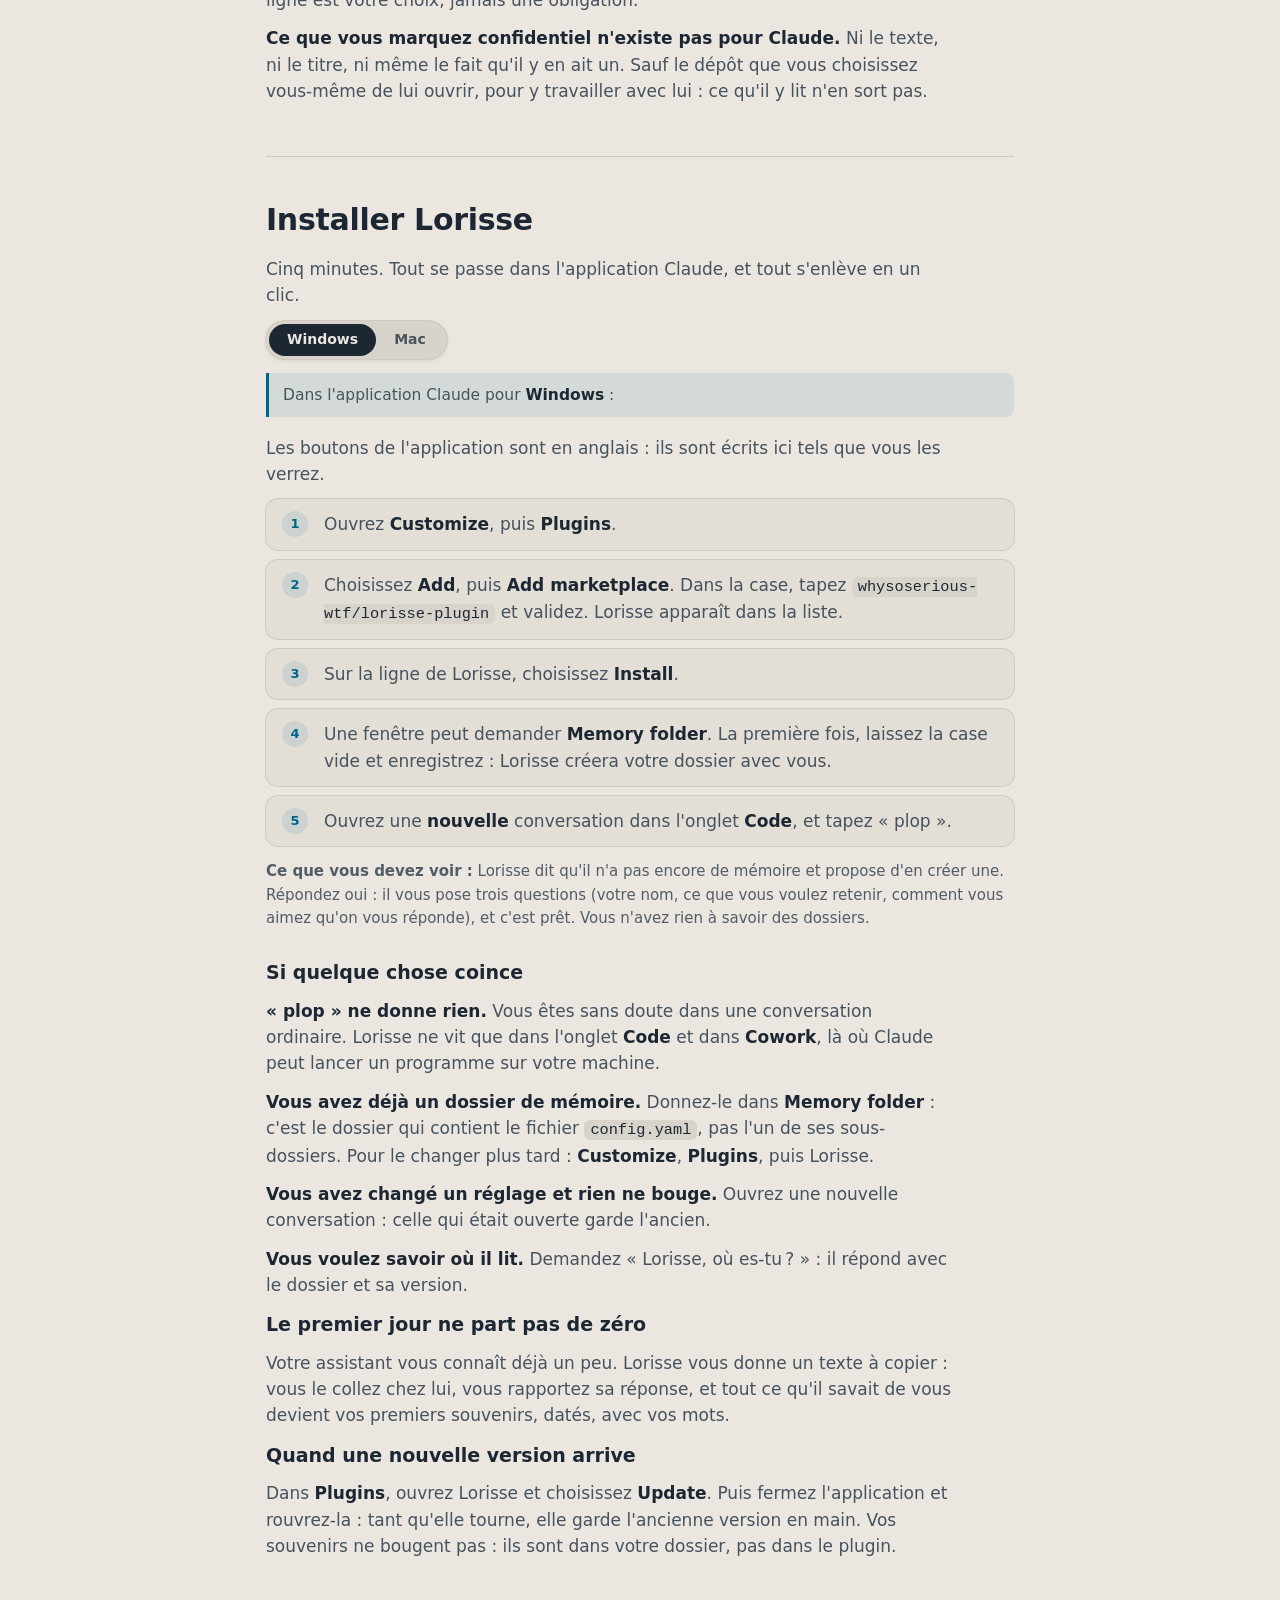
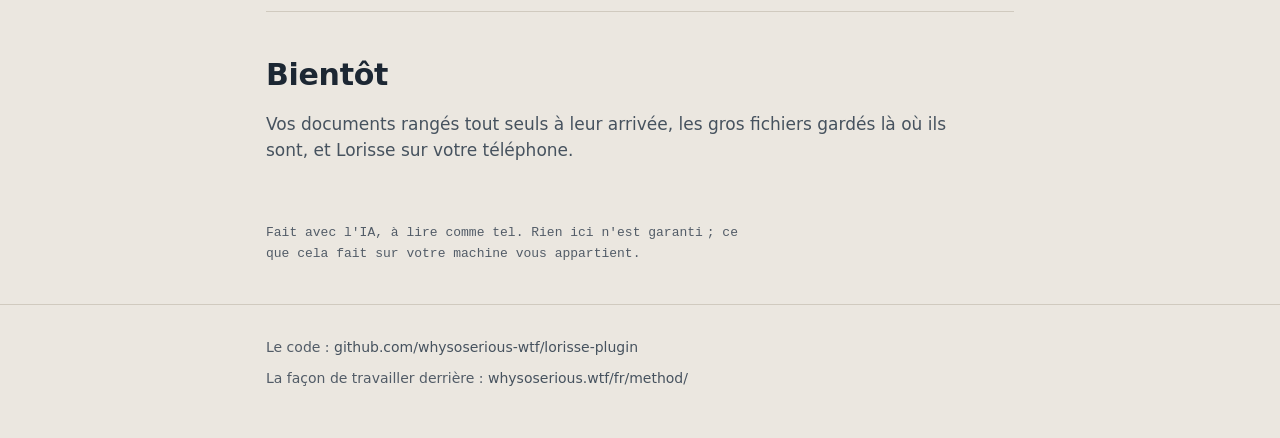
==== commit bc968345: "the plugin's address is the organisation's: whysoserious-wtf/lorisse-plugin Co-Authored-By: Claude F" ====
--- a/index.html
+++ b/index.html
@@ -95,7 +95,7 @@
     <p class="body">Les boutons de l'application sont en anglais&nbsp;: ils sont écrits ici tels que vous les verrez.</p>
     <ol class="steps">
       <li><span>Ouvrez <b>Customize</b>, puis <b>Plugins</b>.</span></li>
-      <li><span>Choisissez <b>Add</b>, puis <b>Add marketplace</b>. Dans la case, tapez <code>FreakingDuck/lorisse-plugin</code> et validez. Lorisse apparaît dans la liste.</span></li>
+      <li><span>Choisissez <b>Add</b>, puis <b>Add marketplace</b>. Dans la case, tapez <code>whysoserious-wtf/lorisse-plugin</code> et validez. Lorisse apparaît dans la liste.</span></li>
       <li><span>Sur la ligne de Lorisse, choisissez <b>Install</b>.</span></li>
       <li><span>Une fenêtre peut demander <b>Memory folder</b>. La première fois, laissez la case vide et enregistrez&nbsp;: Lorisse créera votre dossier avec vous.</span></li>
       <li><span>Ouvrez une <b>nouvelle</b> conversation dans l'onglet <b>Code</b>, et tapez «&nbsp;plop&nbsp;».</span></li>
@@ -125,7 +125,7 @@
 
 <footer>
   <div class="wrap row">
-    <span>Le code&nbsp;: <a href="https://github.com/FreakingDuck/lorisse-plugin">github.com/FreakingDuck/lorisse-plugin</a></span>
+    <span>Le code&nbsp;: <a href="https://github.com/whysoserious-wtf/lorisse-plugin">github.com/whysoserious-wtf/lorisse-plugin</a></span>
     <span>La façon de travailler derrière&nbsp;: <a href="https://whysoserious.wtf/fr/method/">whysoserious.wtf/fr/method/</a></span>
   </div>
 </footer>
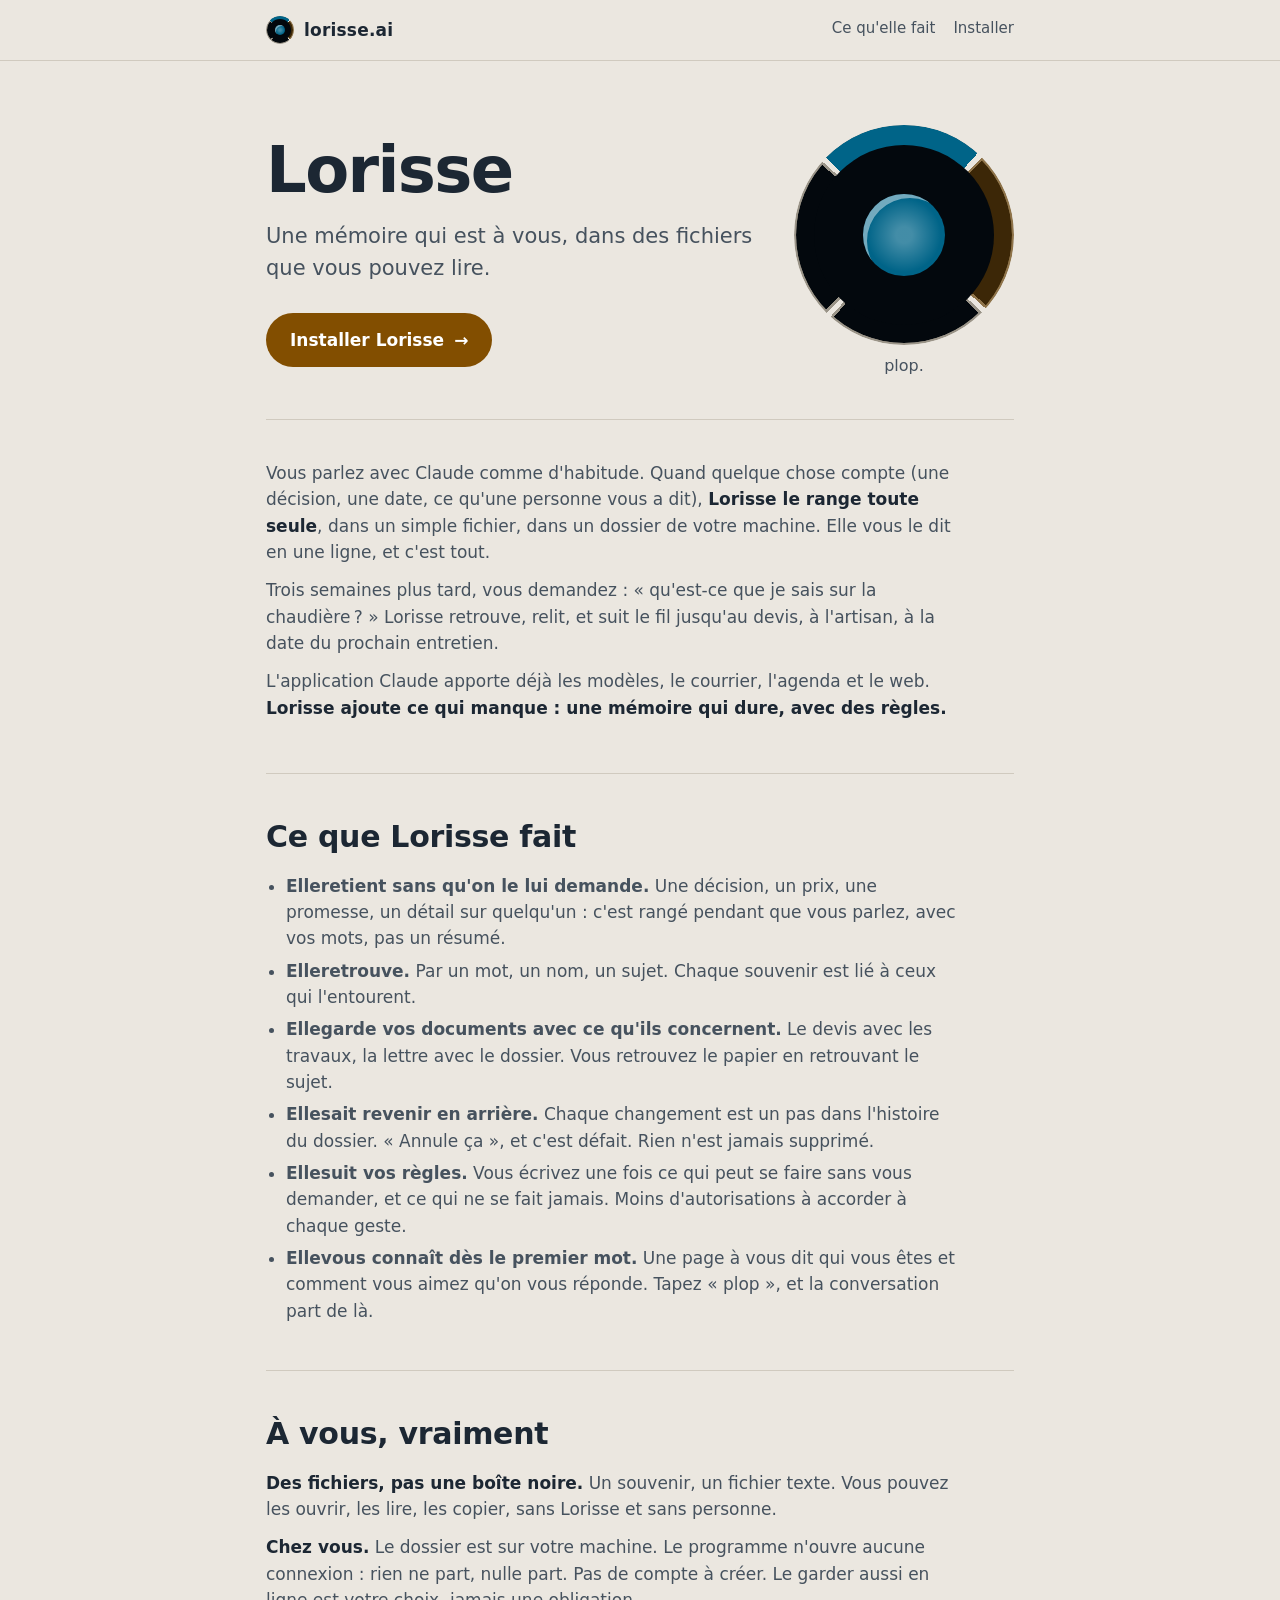
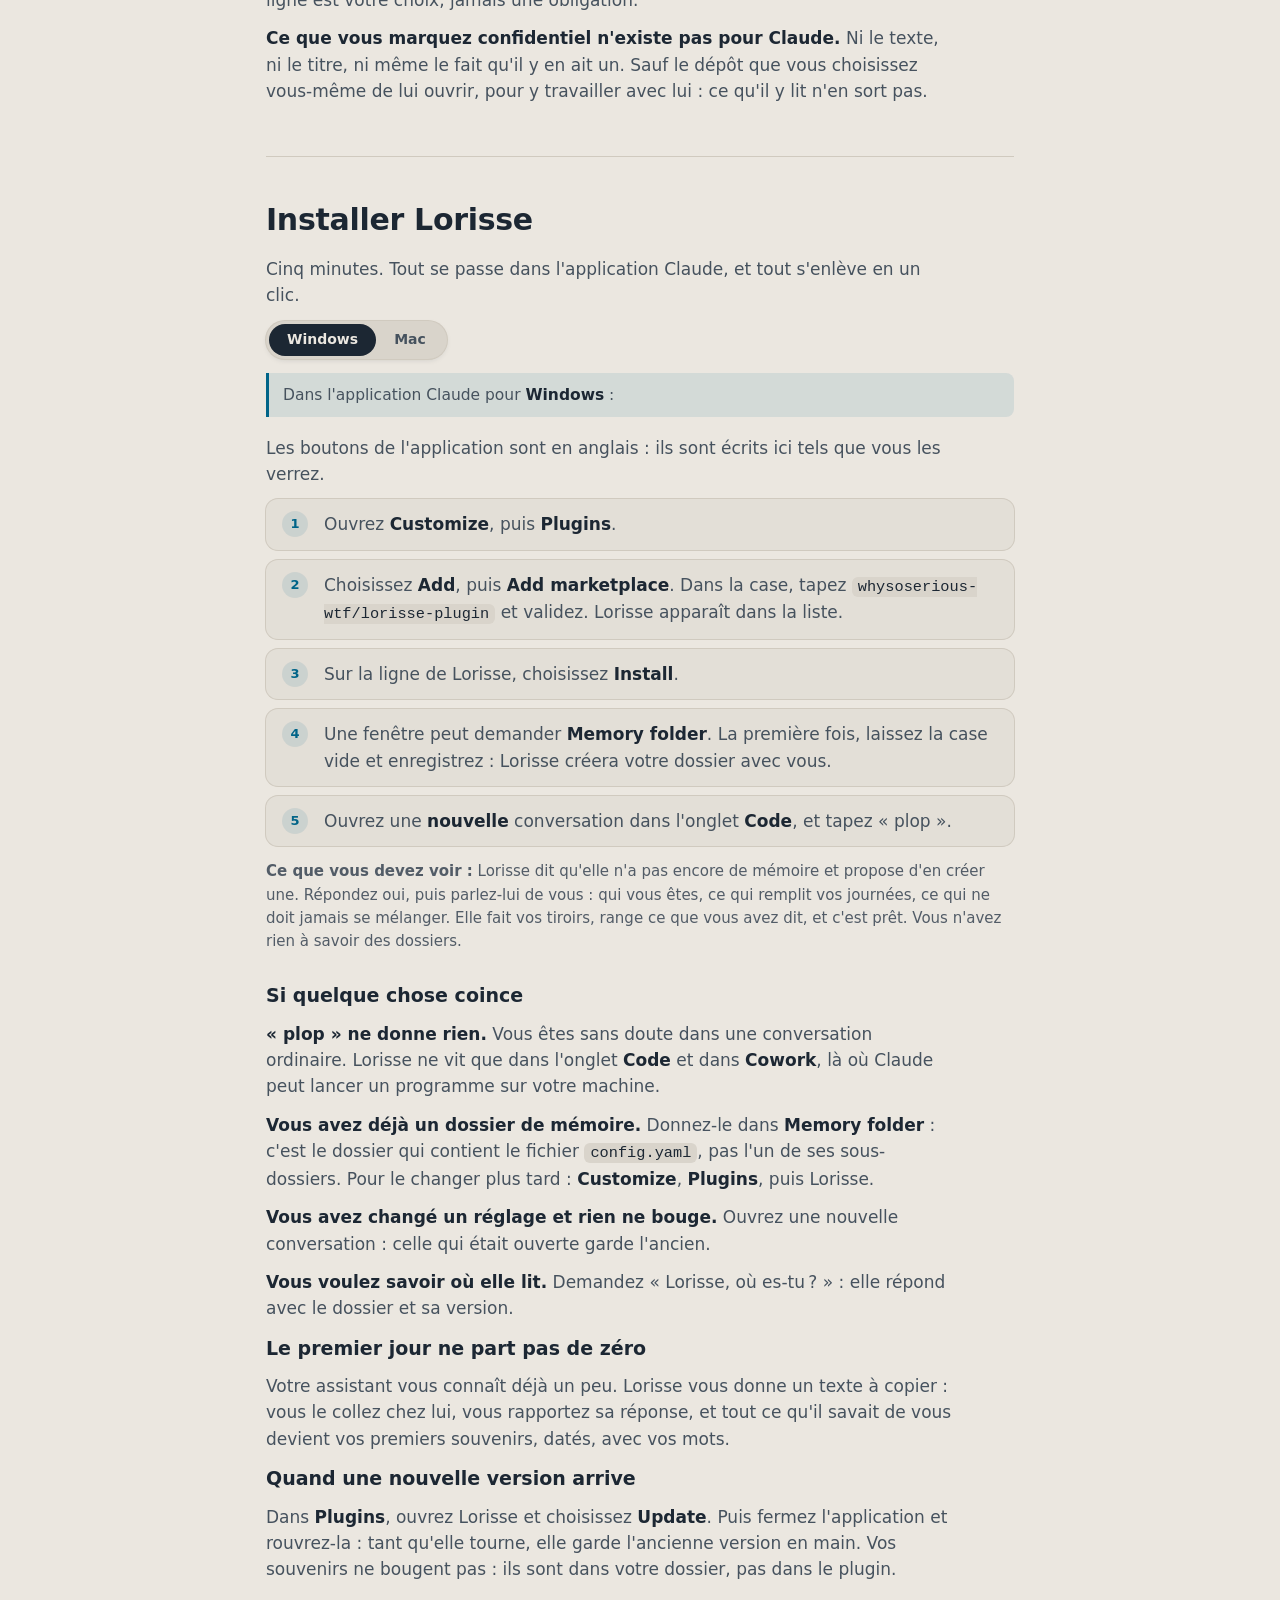
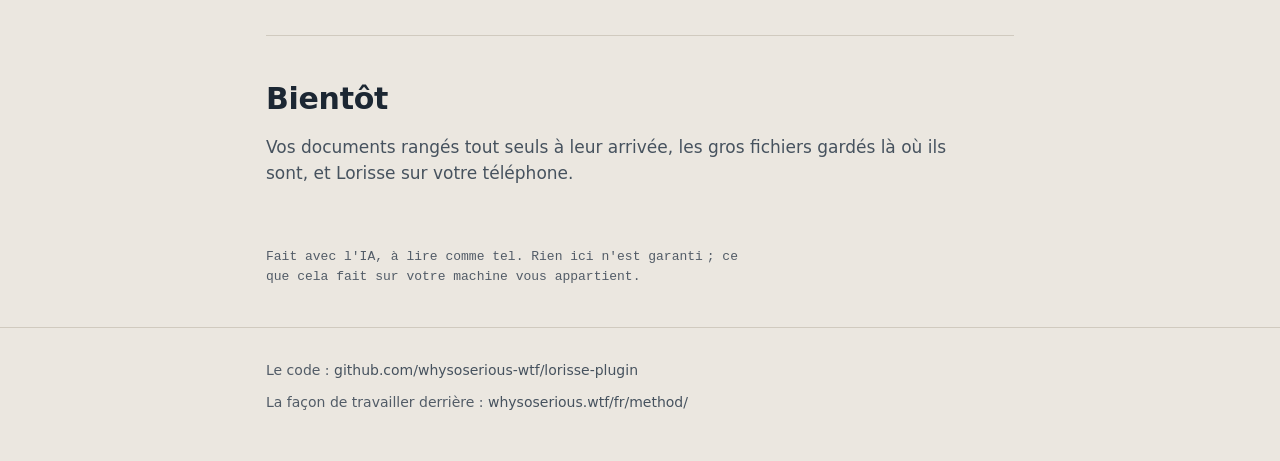
==== commit 21288e3a: "Lorisse is she in French, his word; the first day as it is since 0.7.0: you talk, she makes the draw" ====
--- a/index.html
+++ b/index.html
@@ -38,7 +38,7 @@
   <div class="wrap nav">
     <a class="brand" href="./"><span class="cb-eye" aria-hidden="true"><span class="cb-eye-off"></span><span class="cb-eye-off-in"></span><span class="cb-eye-q cb-eye-q--1"></span><span class="cb-eye-q cb-eye-q--2"></span><span class="cb-eye-core"><span class="cb-eye-pupil"><span class="cb-eye-inner"></span></span></span></span> lorisse.ai</a>
     <nav aria-label="Sur cette page">
-      <a href="#ce-qu-il-fait">Ce qu'il fait</a>
+      <a href="#ce-qu-elle-fait">Ce qu'elle fait</a>
       <a href="#installer">Installer</a>
     </nav>
   </div>
@@ -58,20 +58,20 @@
   </div>
 
   <section>
-    <p class="body">Vous parlez avec Claude comme d'habitude. Quand quelque chose compte (une décision, une date, ce qu'une personne vous a dit), <b>Lorisse le range tout seul</b>, dans un simple fichier, dans un dossier de votre machine. Il vous le dit en une ligne, et c'est tout.</p>
+    <p class="body">Vous parlez avec Claude comme d'habitude. Quand quelque chose compte (une décision, une date, ce qu'une personne vous a dit), <b>Lorisse le range toute seule</b>, dans un simple fichier, dans un dossier de votre machine. Elle vous le dit en une ligne, et c'est tout.</p>
     <p class="body">Trois semaines plus tard, vous demandez&nbsp;: «&nbsp;qu'est-ce que je sais sur la chaudière&#8239;?&nbsp;» Lorisse retrouve, relit, et suit le fil jusqu'au devis, à l'artisan, à la date du prochain entretien.</p>
     <p class="body">L'application Claude apporte déjà les modèles, le courrier, l'agenda et le web. <b>Lorisse ajoute ce qui manque&nbsp;: une mémoire qui dure, avec des règles.</b></p>
   </section>
 
-  <section id="ce-qu-il-fait">
+  <section id="ce-qu-elle-fait">
     <h2>Ce que Lorisse fait</h2>
     <ul class="checks">
-      <li><b>Il retient sans qu'on le lui demande.</b> Une décision, un prix, une promesse, un détail sur quelqu'un&nbsp;: c'est rangé pendant que vous parlez, avec vos mots, pas un résumé.</li>
-      <li><b>Il retrouve.</b> Par un mot, un nom, un sujet. Chaque souvenir est lié à ceux qui l'entourent.</li>
-      <li><b>Il garde vos documents avec ce qu'ils concernent.</b> Le devis avec les travaux, la lettre avec le dossier. Vous retrouvez le papier en retrouvant le sujet.</li>
-      <li><b>Il sait revenir en arrière.</b> Chaque changement est un pas dans l'histoire du dossier. «&nbsp;Annule ça&nbsp;», et c'est défait. Rien n'est jamais supprimé.</li>
-      <li><b>Il suit vos règles.</b> Vous écrivez une fois ce qui peut se faire sans vous demander, et ce qui ne se fait jamais. Moins d'autorisations à accorder à chaque geste.</li>
-      <li><b>Il vous connaît dès le premier mot.</b> Une page à vous dit qui vous êtes et comment vous aimez qu'on vous réponde. Tapez «&nbsp;plop&nbsp;», et la conversation part de là.</li>
+      <li><b>Elleretient sans qu'on le lui demande.</b> Une décision, un prix, une promesse, un détail sur quelqu'un&nbsp;: c'est rangé pendant que vous parlez, avec vos mots, pas un résumé.</li>
+      <li><b>Elleretrouve.</b> Par un mot, un nom, un sujet. Chaque souvenir est lié à ceux qui l'entourent.</li>
+      <li><b>Ellegarde vos documents avec ce qu'ils concernent.</b> Le devis avec les travaux, la lettre avec le dossier. Vous retrouvez le papier en retrouvant le sujet.</li>
+      <li><b>Ellesait revenir en arrière.</b> Chaque changement est un pas dans l'histoire du dossier. «&nbsp;Annule ça&nbsp;», et c'est défait. Rien n'est jamais supprimé.</li>
+      <li><b>Ellesuit vos règles.</b> Vous écrivez une fois ce qui peut se faire sans vous demander, et ce qui ne se fait jamais. Moins d'autorisations à accorder à chaque geste.</li>
+      <li><b>Ellevous connaît dès le premier mot.</b> Une page à vous dit qui vous êtes et comment vous aimez qu'on vous réponde. Tapez «&nbsp;plop&nbsp;», et la conversation part de là.</li>
     </ul>
   </section>
 
@@ -100,13 +100,13 @@
       <li><span>Une fenêtre peut demander <b>Memory folder</b>. La première fois, laissez la case vide et enregistrez&nbsp;: Lorisse créera votre dossier avec vous.</span></li>
       <li><span>Ouvrez une <b>nouvelle</b> conversation dans l'onglet <b>Code</b>, et tapez «&nbsp;plop&nbsp;».</span></li>
     </ol>
-    <p class="where"><b>Ce que vous devez voir&nbsp;:</b> Lorisse dit qu'il n'a pas encore de mémoire et propose d'en créer une. Répondez oui&nbsp;: il vous pose trois questions (votre nom, ce que vous voulez retenir, comment vous aimez qu'on vous réponde), et c'est prêt. Vous n'avez rien à savoir des dossiers.</p>
+    <p class="where"><b>Ce que vous devez voir&nbsp;:</b> Lorisse dit qu'elle n'a pas encore de mémoire et propose d'en créer une. Répondez oui, puis parlez-lui de vous&nbsp;: qui vous êtes, ce qui remplit vos journées, ce qui ne doit jamais se mélanger. Elle fait vos tiroirs, range ce que vous avez dit, et c'est prêt. Vous n'avez rien à savoir des dossiers.</p>
 
     <h3>Si quelque chose coince</h3>
     <p class="body"><b>«&nbsp;plop&nbsp;» ne donne rien.</b> Vous êtes sans doute dans une conversation ordinaire. Lorisse ne vit que dans l'onglet <b>Code</b> et dans <b>Cowork</b>, là où Claude peut lancer un programme sur votre machine.</p>
     <p class="body"><b>Vous avez déjà un dossier de mémoire.</b> Donnez-le dans <b>Memory folder</b>&nbsp;: c'est le dossier qui contient le fichier <code>config.yaml</code>, pas l'un de ses sous-dossiers. Pour le changer plus tard&nbsp;: <b>Customize</b>, <b>Plugins</b>, puis Lorisse.</p>
     <p class="body"><b>Vous avez changé un réglage et rien ne bouge.</b> Ouvrez une nouvelle conversation&nbsp;: celle qui était ouverte garde l'ancien.</p>
-    <p class="body"><b>Vous voulez savoir où il lit.</b> Demandez «&nbsp;Lorisse, où es-tu&#8239;?&nbsp;»&nbsp;: il répond avec le dossier et sa version.</p>
+    <p class="body"><b>Vous voulez savoir où elle lit.</b> Demandez «&nbsp;Lorisse, où es-tu&#8239;?&nbsp;»&nbsp;: elle répond avec le dossier et sa version.</p>
 
     <h3>Le premier jour ne part pas de zéro</h3>
     <p class="body">Votre assistant vous connaît déjà un peu. Lorisse vous donne un texte à copier&nbsp;: vous le collez chez lui, vous rapportez sa réponse, et tout ce qu'il savait de vous devient vos premiers souvenirs, datés, avec vos mots.</p>
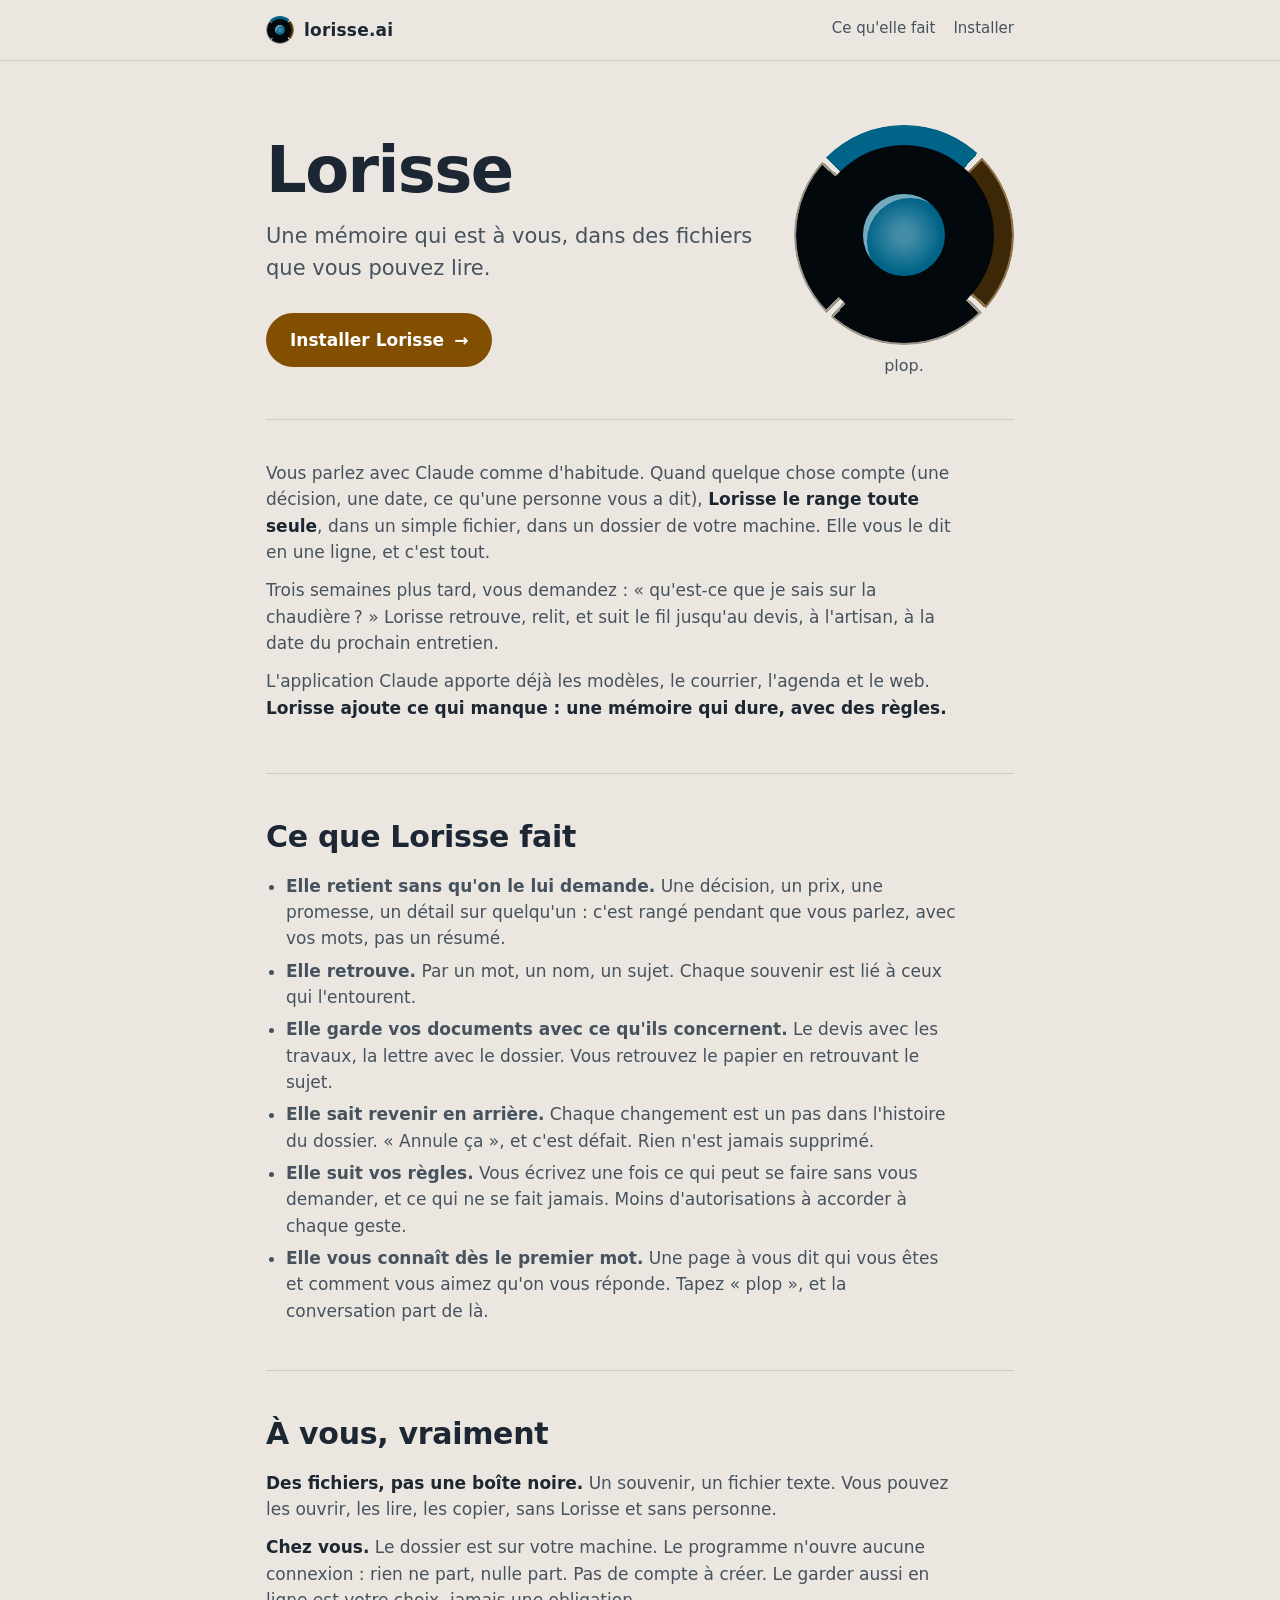
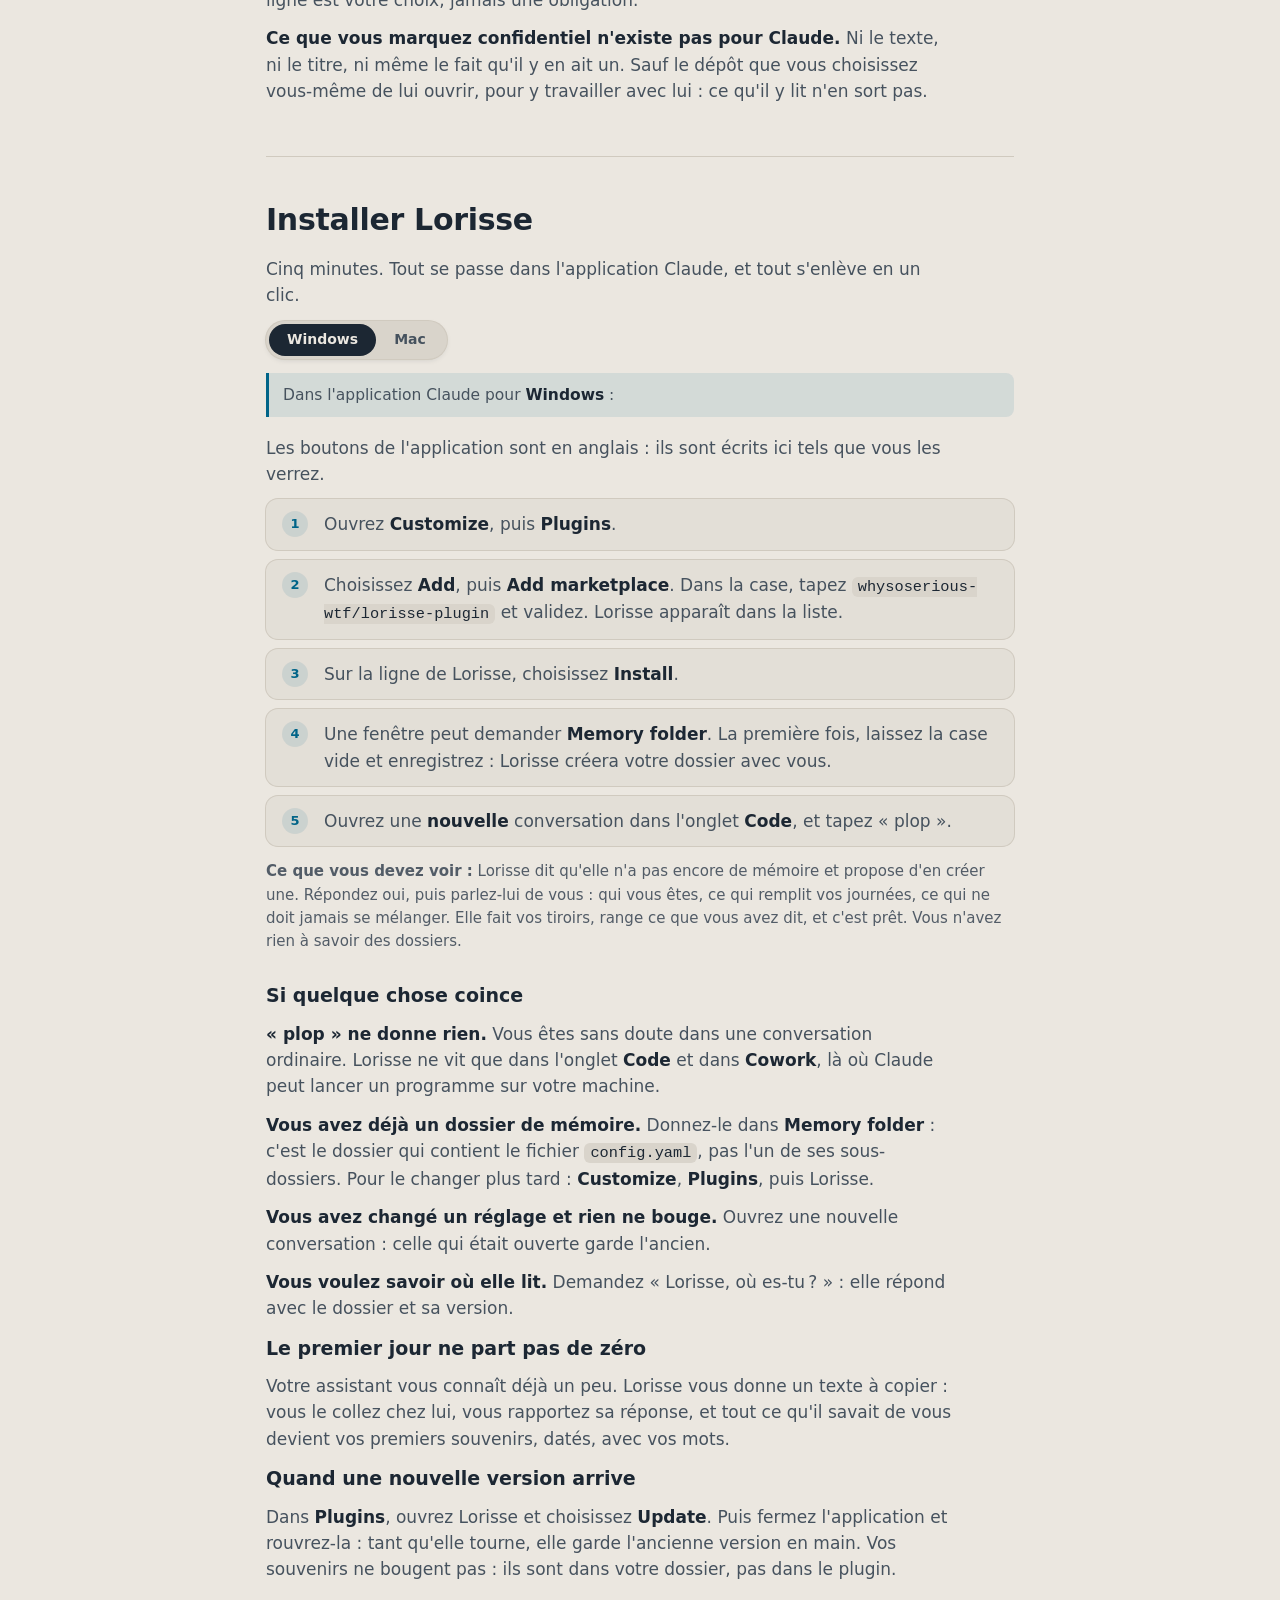
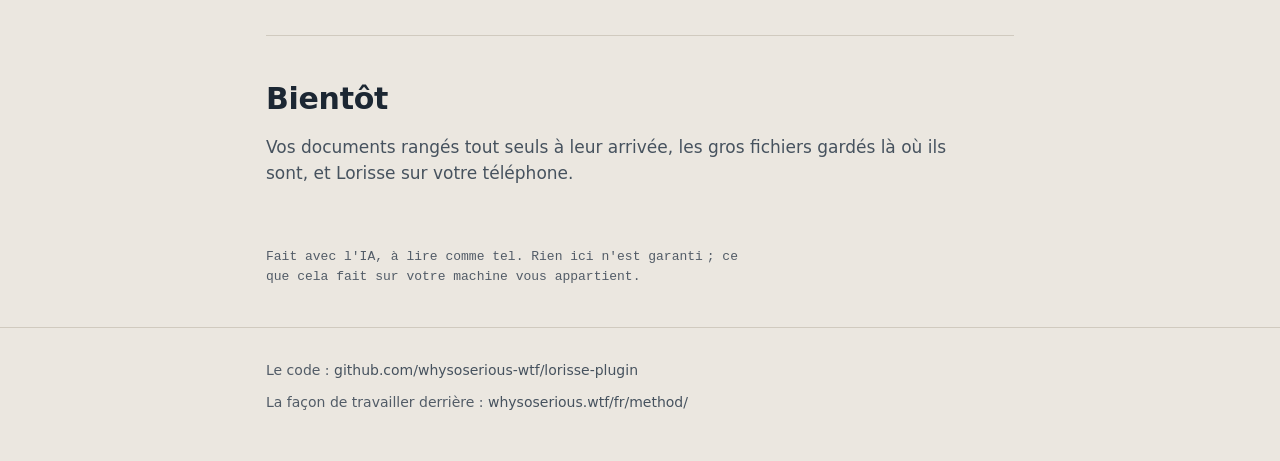
==== commit 29f3aef2: "under /dev/: the prices and the legal page with what becomes of your data, for his look; six missing" ====
--- a/index.html
+++ b/index.html
@@ -66,12 +66,12 @@
   <section id="ce-qu-elle-fait">
     <h2>Ce que Lorisse fait</h2>
     <ul class="checks">
-      <li><b>Elleretient sans qu'on le lui demande.</b> Une décision, un prix, une promesse, un détail sur quelqu'un&nbsp;: c'est rangé pendant que vous parlez, avec vos mots, pas un résumé.</li>
-      <li><b>Elleretrouve.</b> Par un mot, un nom, un sujet. Chaque souvenir est lié à ceux qui l'entourent.</li>
-      <li><b>Ellegarde vos documents avec ce qu'ils concernent.</b> Le devis avec les travaux, la lettre avec le dossier. Vous retrouvez le papier en retrouvant le sujet.</li>
-      <li><b>Ellesait revenir en arrière.</b> Chaque changement est un pas dans l'histoire du dossier. «&nbsp;Annule ça&nbsp;», et c'est défait. Rien n'est jamais supprimé.</li>
-      <li><b>Ellesuit vos règles.</b> Vous écrivez une fois ce qui peut se faire sans vous demander, et ce qui ne se fait jamais. Moins d'autorisations à accorder à chaque geste.</li>
-      <li><b>Ellevous connaît dès le premier mot.</b> Une page à vous dit qui vous êtes et comment vous aimez qu'on vous réponde. Tapez «&nbsp;plop&nbsp;», et la conversation part de là.</li>
+      <li><b>Elle retient sans qu'on le lui demande.</b> Une décision, un prix, une promesse, un détail sur quelqu'un&nbsp;: c'est rangé pendant que vous parlez, avec vos mots, pas un résumé.</li>
+      <li><b>Elle retrouve.</b> Par un mot, un nom, un sujet. Chaque souvenir est lié à ceux qui l'entourent.</li>
+      <li><b>Elle garde vos documents avec ce qu'ils concernent.</b> Le devis avec les travaux, la lettre avec le dossier. Vous retrouvez le papier en retrouvant le sujet.</li>
+      <li><b>Elle sait revenir en arrière.</b> Chaque changement est un pas dans l'histoire du dossier. «&nbsp;Annule ça&nbsp;», et c'est défait. Rien n'est jamais supprimé.</li>
+      <li><b>Elle suit vos règles.</b> Vous écrivez une fois ce qui peut se faire sans vous demander, et ce qui ne se fait jamais. Moins d'autorisations à accorder à chaque geste.</li>
+      <li><b>Elle vous connaît dès le premier mot.</b> Une page à vous dit qui vous êtes et comment vous aimez qu'on vous réponde. Tapez «&nbsp;plop&nbsp;», et la conversation part de là.</li>
     </ul>
   </section>
 
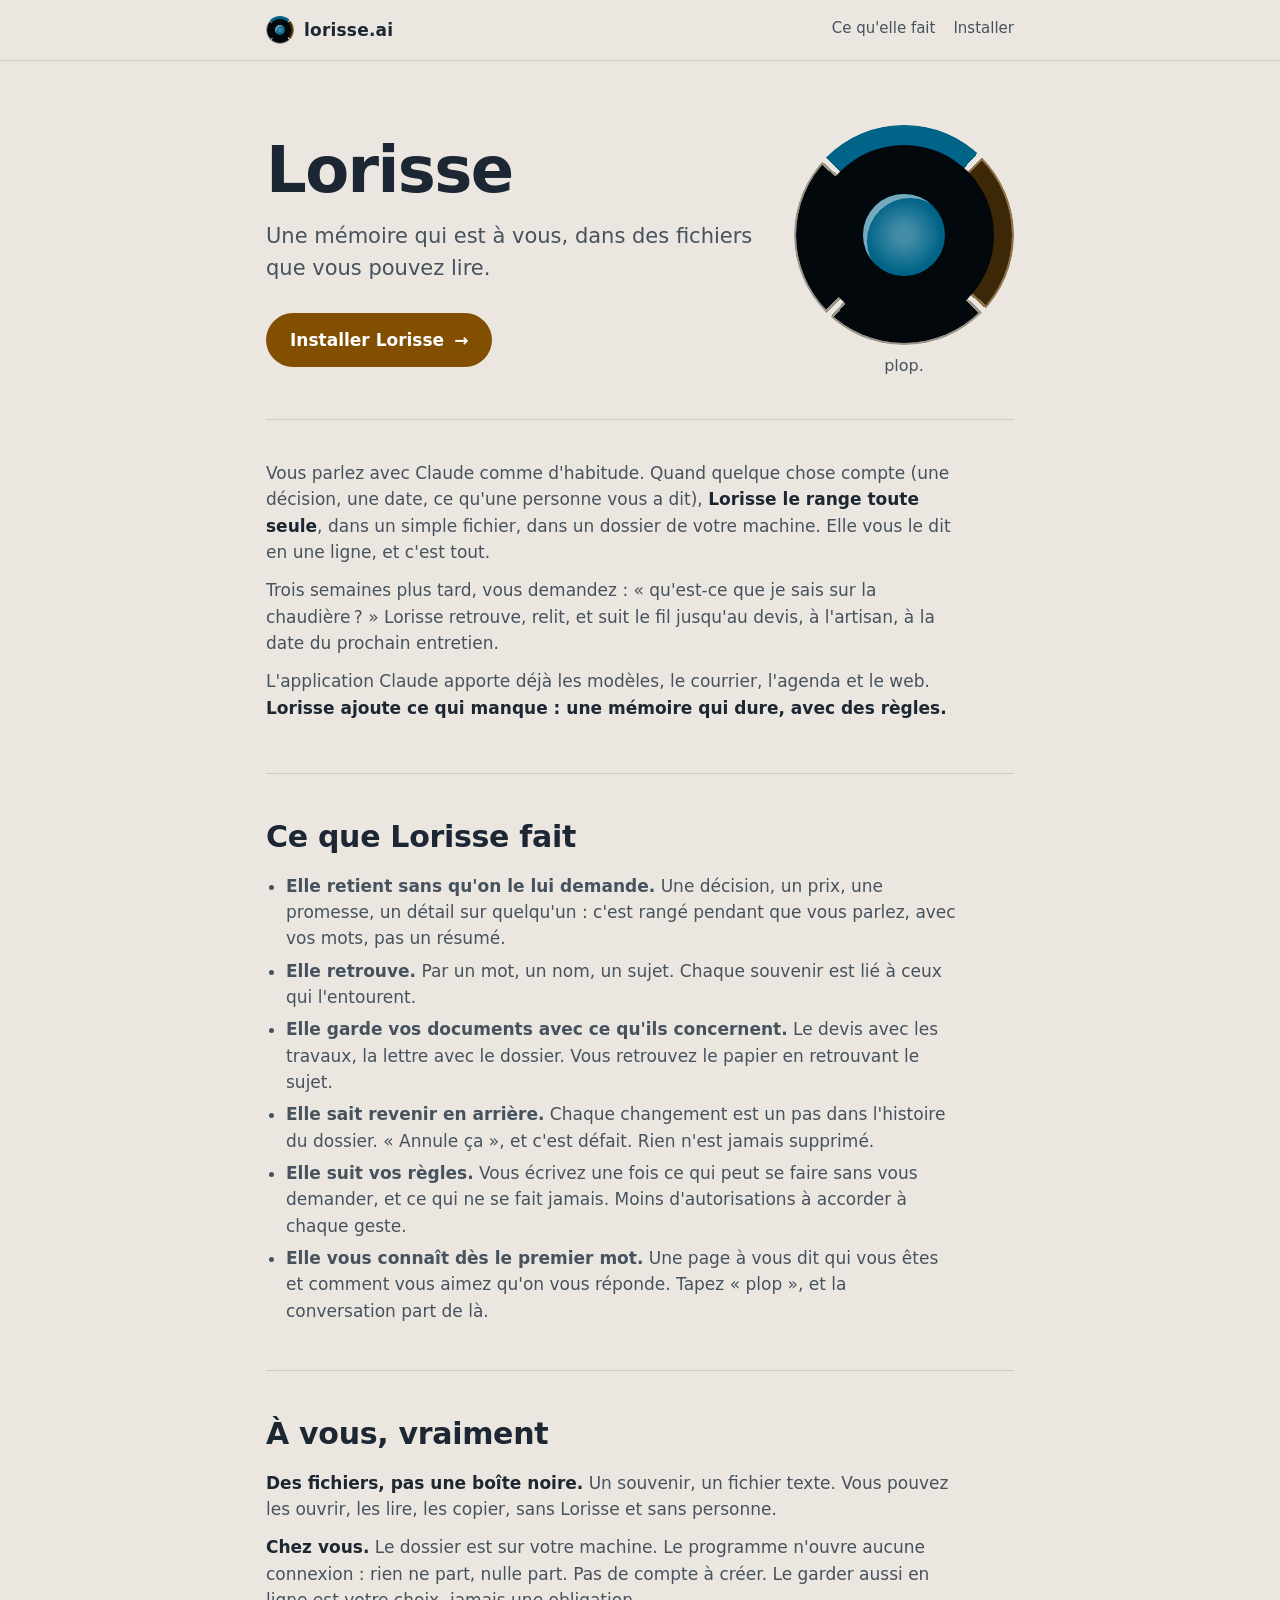
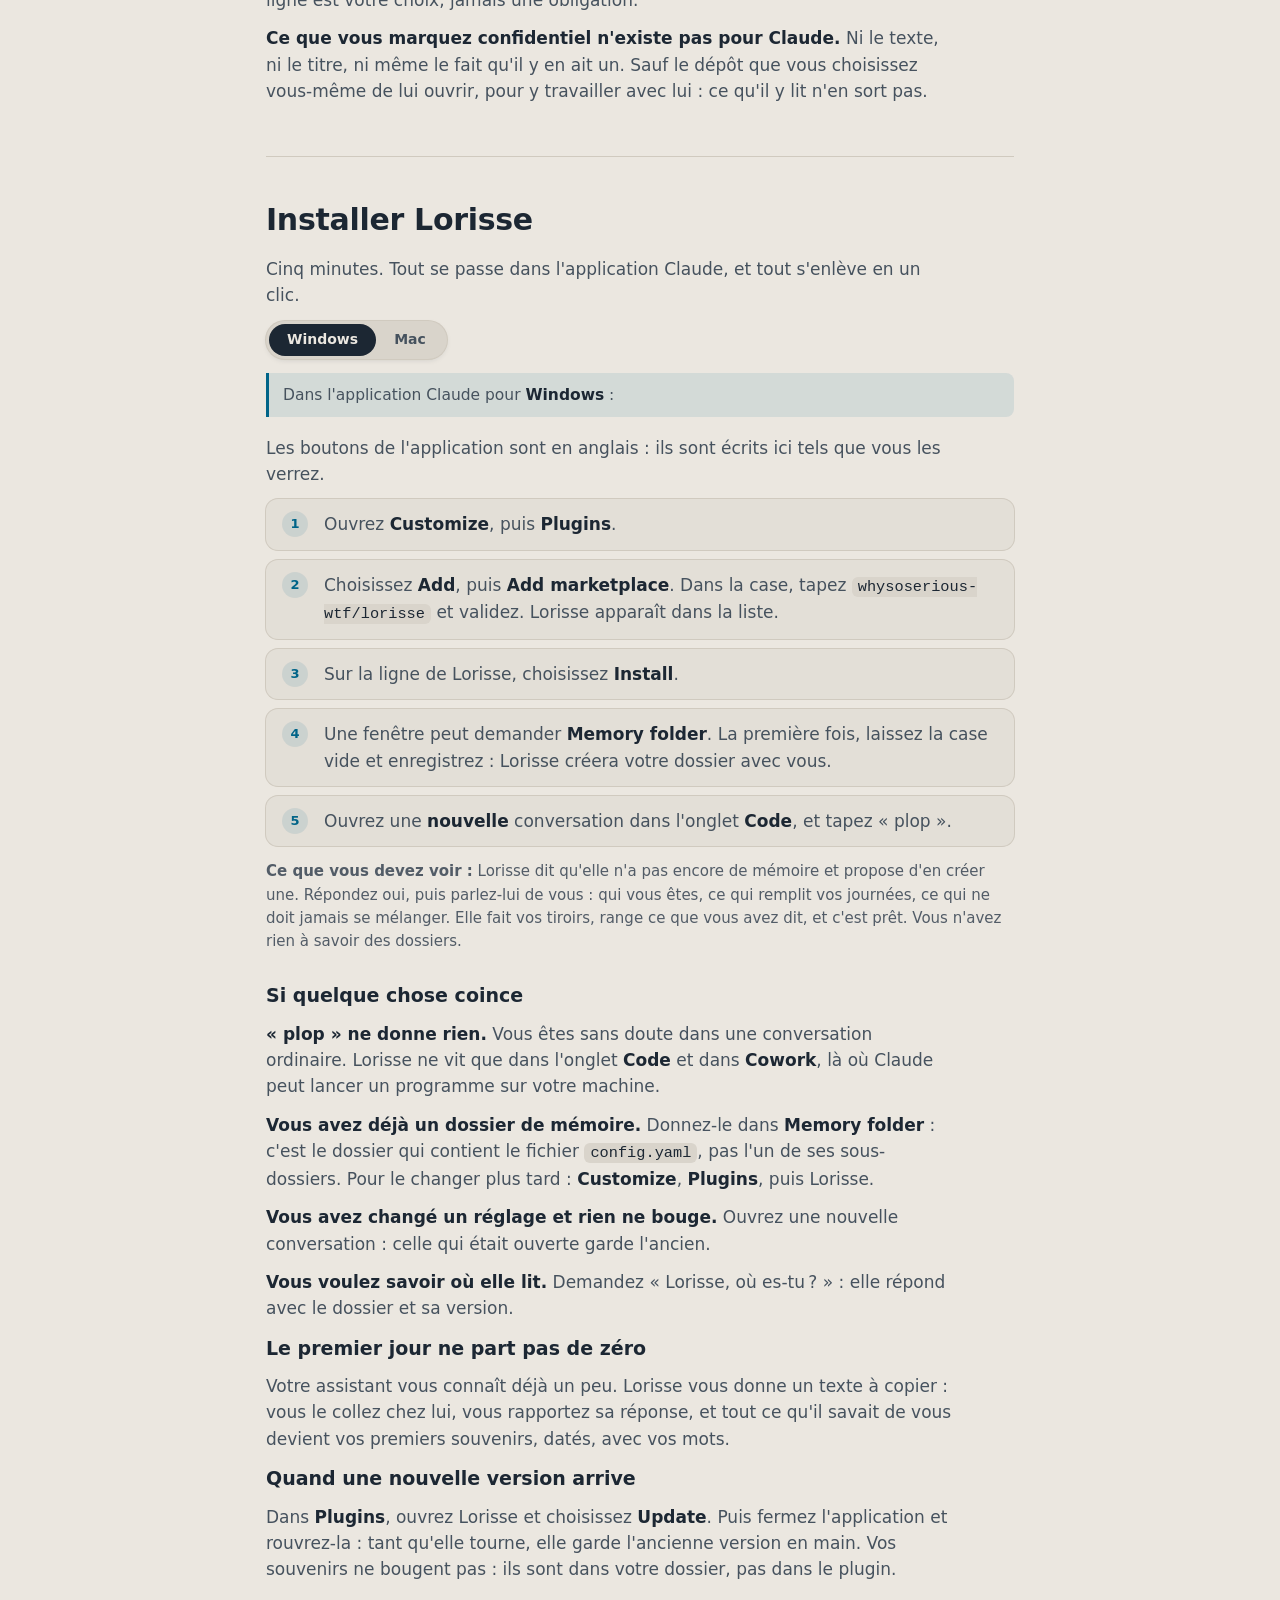
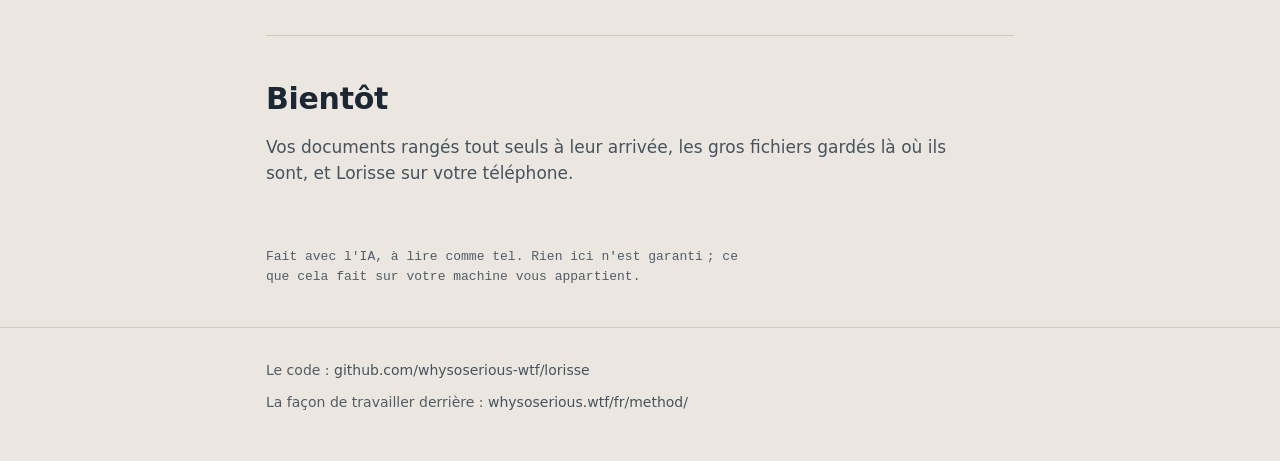
==== commit 1f2c5cf0: "the plugin's repository is whysoserious-wtf/lorisse now: the install step and the code links follow " ====
--- a/index.html
+++ b/index.html
@@ -95,7 +95,7 @@
     <p class="body">Les boutons de l'application sont en anglais&nbsp;: ils sont écrits ici tels que vous les verrez.</p>
     <ol class="steps">
       <li><span>Ouvrez <b>Customize</b>, puis <b>Plugins</b>.</span></li>
-      <li><span>Choisissez <b>Add</b>, puis <b>Add marketplace</b>. Dans la case, tapez <code>whysoserious-wtf/lorisse-plugin</code> et validez. Lorisse apparaît dans la liste.</span></li>
+      <li><span>Choisissez <b>Add</b>, puis <b>Add marketplace</b>. Dans la case, tapez <code>whysoserious-wtf/lorisse</code> et validez. Lorisse apparaît dans la liste.</span></li>
       <li><span>Sur la ligne de Lorisse, choisissez <b>Install</b>.</span></li>
       <li><span>Une fenêtre peut demander <b>Memory folder</b>. La première fois, laissez la case vide et enregistrez&nbsp;: Lorisse créera votre dossier avec vous.</span></li>
       <li><span>Ouvrez une <b>nouvelle</b> conversation dans l'onglet <b>Code</b>, et tapez «&nbsp;plop&nbsp;».</span></li>
@@ -125,7 +125,7 @@
 
 <footer>
   <div class="wrap row">
-    <span>Le code&nbsp;: <a href="https://github.com/whysoserious-wtf/lorisse-plugin">github.com/whysoserious-wtf/lorisse-plugin</a></span>
+    <span>Le code&nbsp;: <a href="https://github.com/whysoserious-wtf/lorisse">github.com/whysoserious-wtf/lorisse</a></span>
     <span>La façon de travailler derrière&nbsp;: <a href="https://whysoserious.wtf/fr/method/">whysoserious.wtf/fr/method/</a></span>
   </div>
 </footer>
